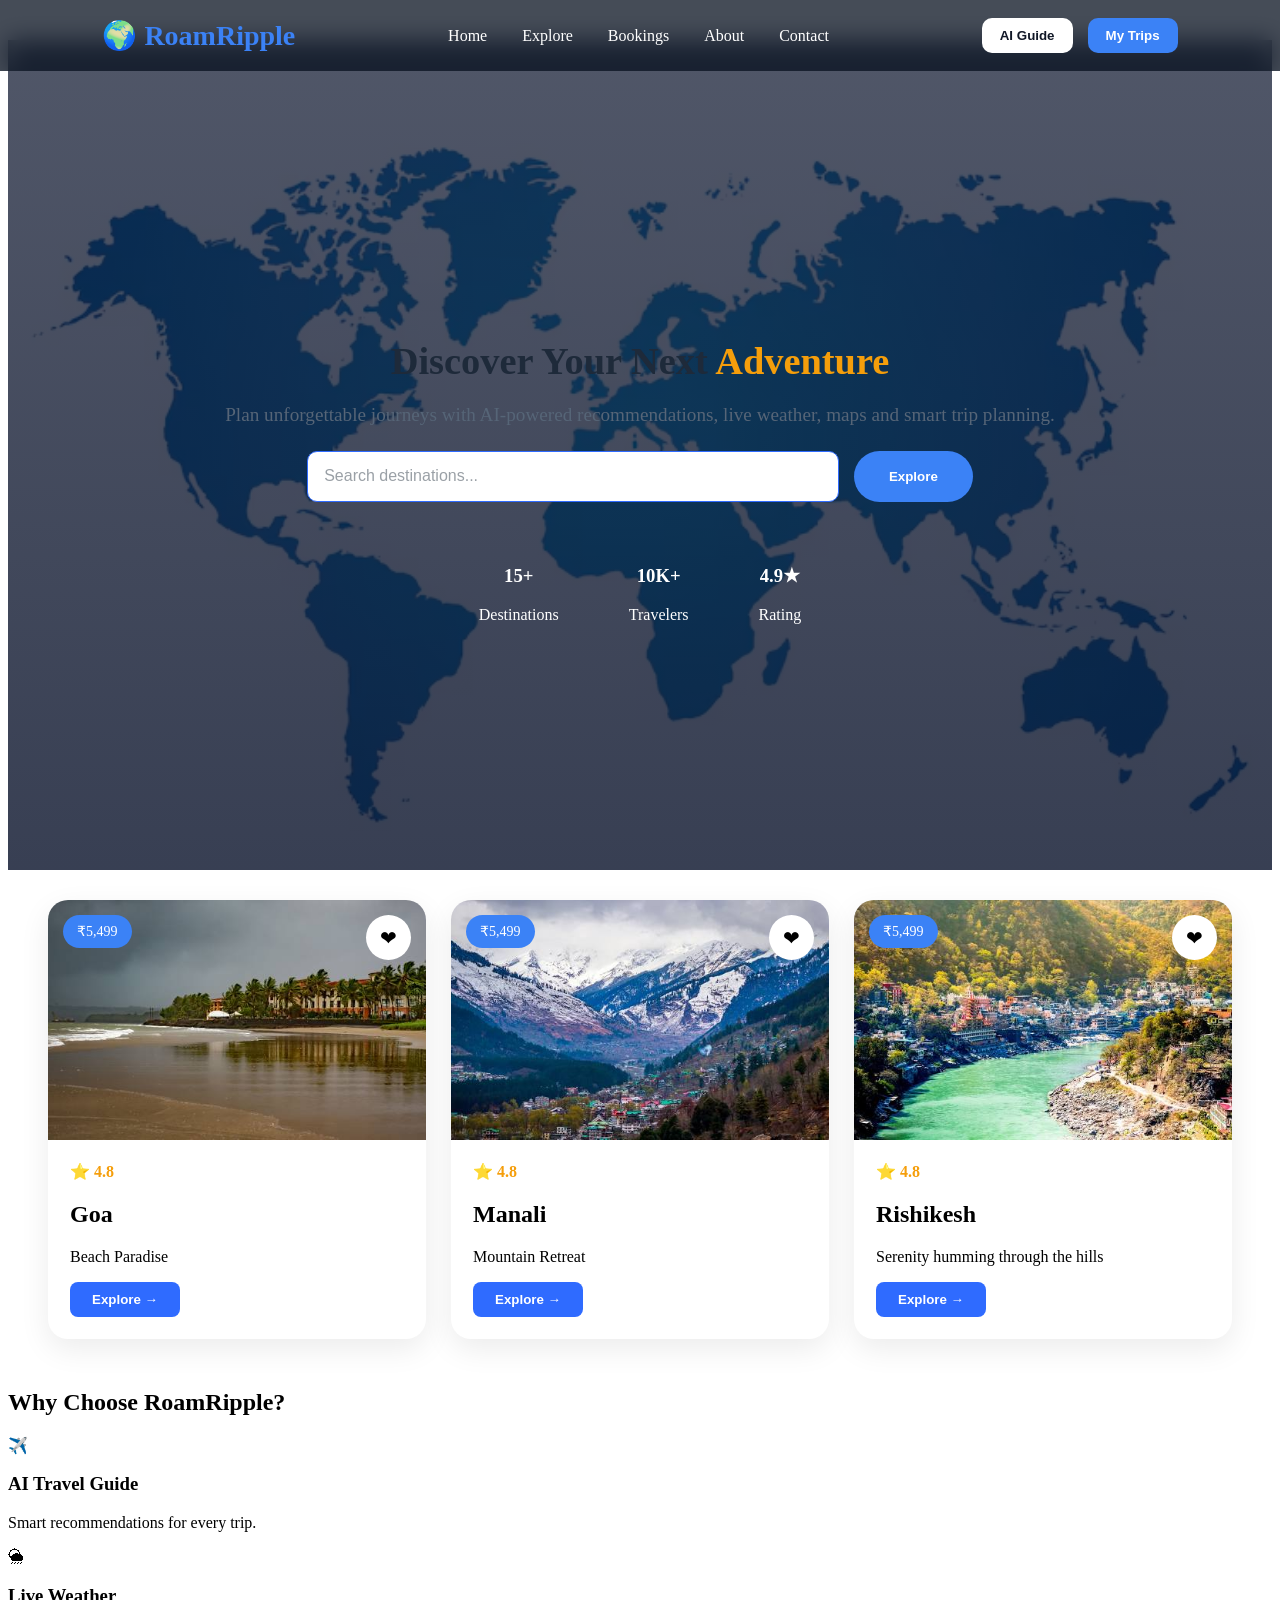
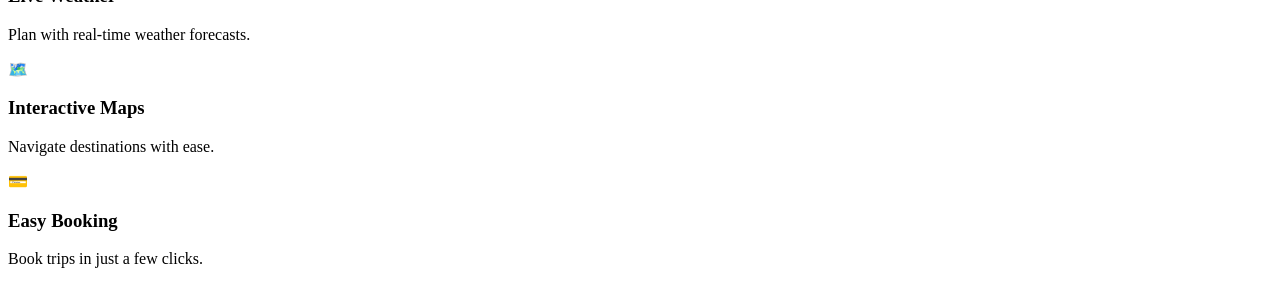
==== index.html @ 7cbbddce "Add responsive navigation bar" ====
<!DOCTYPE html>
<html lang="en">
<head>
    <meta charset="UTF-8">
    <meta name="viewport" content="width=device-width, initial-scale=1.0">
    <title>RoamRipple Travel Planner</title>
    <link rel="stylesheet" href="css/style.css">
    <link rel="preconnect" href="https://fonts.googleapis.com">
    <link rel="preconnect" href="https://fonts.gstatic.com" crossorigin>

<link href="https://fonts.googleapis.com/css2?family=Poppins:wght@300;400;500;600;700&display=swap" rel="stylesheet">
</head>
<body>

    <header>
    <nav class="navbar">

        <a href="index.html" class="logo">
            🌍 <span>RoamRipple</span>
        </a>

        <ul class="nav-links">
            <li><a href="index.html" class="active">Home</a></li>
            <li><a href="pages/explore.html">Explore</a></li>
            <li><a href="pages/bookings.html">Bookings</a></li>
            <li><a href="#about">About</a></li>
            <li><a href="#contact">Contact</a></li>
        </ul>

        <div class="nav-actions">
            <button id="open-ai" class="nav-btn secondary">AI Guide</button>

            <a href="pages/bookings.html">
                <button class="nav-btn primary">
                    My Trips
                </button>
            </a>
        </div>

    </nav>
</header>



<section class="hero">

    <div class="hero-overlay"></div>

    <div class="hero-content">

        <h1>
            Discover Your Next
            <span>Adventure</span>
        </h1>

        <p>
            Plan unforgettable journeys with AI-powered recommendations,
            live weather, maps and smart trip planning.
        </p>

        <div class="hero-search">

            <input
                id="search-input"
                type="text"
                placeholder="Search destinations..."
            >

            <button>
                Explore
            </button>

        </div>

        <div class="hero-stats">

            <div>
                <h3>15+</h3>
                <span>Destinations</span>
            </div>

            <div>
                <h3>10K+</h3>
                <span>Travelers</span>
            </div>

            <div>
                <h3>4.9★</h3>
                <span>Rating</span>
            </div>

        </div>

    </div>

</section>
    <section class="destinations fade-in" id="destinations">
        <div class="card">

    <div class="card-image">

        <img src="images/Goa.jpg" alt="Goa">

        <div class="price-tag">
            ₹5,499
        </div>

        <button class="wishlist-btn">
            ❤
        </button>

    </div>

    <div class="card-content">

        <div class="rating">
            ⭐ 4.8
        </div>

        <h2>Goa</h2>

        <p>Beach Paradise</p>

        <button class="explore-btn">
            Explore →
        </button>

    </div>

</div>
        <div class="card">

    <div class="card-image">

        <img src="images/manali.jpg" alt="Goa">

        <div class="price-tag">
            ₹5,499
        </div>

        <button class="wishlist-btn">
            ❤
        </button>

    </div>

    <div class="card-content">

        <div class="rating">
            ⭐ 4.8
        </div>

        <h2>Manali</h2>

        <p>Mountain Retreat</p>

        <button class="explore-btn">
            Explore →
        </button>

    </div>

</div>
        <div class="card">

    <div class="card-image">

        <img src="images/rishikesh.jpg" alt="Rishikesh">

        <div class="price-tag">
            ₹5,499
        </div>

        <button class="wishlist-btn">
            ❤
        </button>

    </div>

    <div class="card-content">

        <div class="rating">
            ⭐ 4.8
        </div>

        <h2>Rishikesh</h2>

        <p>Serenity humming through the hills</p>

        <button class="explore-btn">
            Explore →
        </button>

    </div>

</div>

     
    </section>
<section class="features">

    <h2>Why Choose RoamRipple?</h2>

    <div class="feature-grid">

        <div class="feature-card">
            ✈️
            <h3>AI Travel Guide</h3>
            <p>Smart recommendations for every trip.</p>
        </div>

        <div class="feature-card">
            🌦
            <h3>Live Weather</h3>
            <p>Plan with real-time weather forecasts.</p>
        </div>

        <div class="feature-card">
            🗺️
            <h3>Interactive Maps</h3>
            <p>Navigate destinations with ease.</p>
        </div>

        <div class="feature-card">
            💳
            <h3>Easy Booking</h3>
            <p>Book trips in just a few clicks.</p>
        </div>

    </div>

</section>
    <!-- Modal (hidden for now) -->
    <div class="modal" id="modal">
     <div class="modal-content two-column">
    <span class="close-btn">&times;</span>

    <div class="left-side">
        <img id="modal-img">

        <h2 id="modal-title"></h2>
        <p id="modal-desc"></p>

        <div id="weather-box" class="weather-box"></div>

        <label>Select Date</label>
        <input type="date" id="visit-date">

        <button id="book-btn">Book Visit</button>
    </div>

    <div class="right-side">
        <iframe 
            id="map-frame"
            class="map-frame"
            width="100%" 
            height="100%" 
            style="border:0; border-radius:10px;" 
            loading="lazy"
            referrerpolicy="no-referrer-when-downgrade">
        </iframe>

        <button id="open-full-map" class="map-btn">Open Full Map</button>
        <button id="satellite-toggle" class="map-btn">Satellite Mode</button>
        <button id="route-btn" class="map-btn">Show Route</button>
    </div>

</div>



    </div>
    <div class="ai-helper" id="ai-panel">
    <div class="ai-header">RoamRipple AI Guide</div>
    <div class="ai-chat" id="ai-chat"></div>

    <div class="ai-input-box">
        <input type="text" id="ai-input" placeholder="Ask something...">
        <button id="ai-send">Send</button>
    </div>
</div>


    <script src="js/ui.js"></script>
    <script src="js/script.js"></script>
</body>
</html>
---- css/style.css ----
@import url("variables.css");
@import url("navbar.css");
@import url("hero.css");
@import url("cards.css");
@import url("modal.css");
@import url("ai.css");
@import url("responsive.css");
@import url(features.css);
/* Base */
body {
    body{
    margin:0;
    font-family:"Poppins",sans-serif;
    background:#f4f7fb;
    color:#1a1a1a;
    animation:fadeInBody .6s ease;

}
}

html {
    scroll-behavior: smooth;
}

@keyframes fadeInBody {
    from { opacity: 0; }
    to { opacity: 1; }
}

/* Header */


/* Top Right Buttons */
/* .top-right {
    position: absolute;
    top: 20px;
    right: 30px;
}

.view-bookings-btn {
    padding: 10px 18px;
    background: #2f6bff;
    color: white;
    border-radius: 8px;
    font-weight: 600;
    text-decoration: none;
    transition: 0.2s ease;
}

.view-bookings-btn:hover {
    background: #1f54d6;
} */

/* Hero Section */
.hero {
    position: relative;
    margin-top: 40px;
    height: 55vh;
    width: 100%;
    overflow: hidden;
    display: flex;
    justify-content: center;
    align-items: center;
    padding-top: 20px;
    z-index: 1;
}

.hero-img {
    opacity: 0.7;
    width: 100%;
    height: 100%;
    object-fit: cover;
    filter: brightness(0.9) contrast(1.1) saturate(1.1);
}

.hero-content {
    position: absolute;
    text-align: center;
    animation: fadeSlide 1s ease forwards;
}

.hero-content h1 {
    font-size: 2.4rem;
    color: #1e2a3a;
}

.hero-content p {
    color: #566577;
    margin-bottom: 25px;
}

.hero-btn {
    padding: 12px 26px;
    background: #2f6bff;
    color: white;
    font-weight: 600;
    border-radius: 10px;
    text-decoration: none;
}

.hero-btn:hover {
    background: #1f54d6;
}

/* Filters section */
.filters {
    display: flex;
    flex-direction: column;
    align-items: center;
    gap: 12px;
    padding: 18px 0;
    background: rgba(255,255,255,0.7);
    backdrop-filter: blur(6px);
    border-radius: 12px;
    margin-top: 40px;
    z-index: 5;
}

/* Search */
#search-input {
    width: 60%;
    padding: 12px 16px;
    font-size: 16px;
    border-radius: 10px;
    background: #ffffff;
    color: #1a1a1a;
    border: 1px solid #2f6bff;
    outline: none;
}

#search-input::placeholder {
    color: #9aa0a6;
}

/* Suggestions dropdown */
.suggestions-box {
    position: absolute;
    top: 60px;
    width: 60%;
    left: 50%;
    transform: translateX(-50%);
    max-height: 240px;
    overflow-y: auto;
    background: #ffffff;
    border: 1px solid #cbd5e1;
    border-radius: 10px;
    color: #1a1a1a;
    display: none;
    z-index: 9999;
}

.suggestion-item {
    padding: 10px 14px;
    cursor: pointer;
    color: #1a1a1a;
}

.suggestion-item:hover {
    background: #e6efff;
}

/* Destination Cards */
.destinations {
    display: grid;
    grid-template-columns: repeat(auto-fit, minmax(260px, 1fr));
    gap: 25px;
    padding: 30px 40px;
    z-index: 1;
}



/* Buttons */
.explore-btn,
#book-btn {
    padding: 10px 22px;
    background: #2f6bff;
    border: none;
    border-radius: 8px;
    color: white;
    font-weight: 600;
    cursor: pointer;
}

.explore-btn:hover,
#book-btn:hover {
    background: #1f54d6;
}

/* Modal */
.modal {
    position: fixed;
    top: 0;
    left: 0;
    width: 100%;
    height: 100%;
    background: rgba(0,0,0,0.3);
    display: none;
    justify-content: center;
    align-items: center;
    z-index: 999;
}

.two-column {
    display: flex;
    gap: 25px;
    width: 80vw;
    height: 70vh;
    background: #ffffff;
    backdrop-filter: blur(8px);
    padding: 20px;
    border-radius: 16px;
    border: 1px solid #e2e8f0;
    position: relative;
}

.close-btn {
    position: absolute;
    top: 12px;
    right: 18px;
    font-size: 26px;
    cursor: pointer;
}

/* Modal Left */
.left-side {
    width: 45%;
    display: flex;
    flex-direction: column;
    gap: 12px;
}

.left-side img {
    width: 100%;
    height: 260px;
    object-fit: cover;
    border-radius: 12px;
}

.weather-box {
    padding: 10px;
    border-radius: 10px;
    background: #f4f7fb;
    text-align: center;
}

/* Modal Right */
.right-side {
    width: 45%;
    display: flex;
    flex-direction: column;
    gap: 10px;
}

.right-side iframe {
    width: 100%;
    height: 100%;
    border-radius: 12px;
}

.map-btn {
    width: 100%;
    padding: 10px;
    border-radius: 8px;
    background: #2f6bff;
    color: white;
    border: none;
    font-weight: 600;
    cursor: pointer;
}

.map-btn:hover {
    background: #1f54d6;
}

/* Fade In */
@keyframes fadeSlide {
    0% { opacity: 0; transform: translateY(20px); }
    100% { opacity: 1; transform: translateY(0); }
}

/* AI Helper */
.ai-helper {
    position: fixed;
    right: 20px;
    bottom: 20px;
    width: 300px;
    height: 0;
    overflow: hidden;
    pointer-events: none;
    background: #ffffff;
    border: 1px solid #e2e8f0;
    border-radius: 14px;
    backdrop-filter: blur(8px);
    display: flex;
    flex-direction: column;
    opacity: 0;
    transition: 0.35s ease;
    z-index: 50;
}

.ai-helper.active {
    height: 430px;
    pointer-events: auto;
    opacity: 1;
}

/* AI Inner */
.ai-header {
    background: #2f6bff;
    color: white;
    text-align: center;
    padding: 12px;
    font-weight: 700;
}

.ai-chat {
    flex: 1;
    padding: 10px;
    overflow-y: auto;
    background: #f4f7fb;
}

.ai-msg {
    background: #e6efff;
    padding: 10px;
    border-radius: 10px;
    margin-bottom: 8px;
}

.ai-input-box {
    display: flex;
    gap: 8px;
    padding: 12px;
    background: #f4f7fb;
}

#ai-input {
    flex: 1;
    padding: 8px;
    border-radius: 8px;
    border: 1px solid #cbd5e1;
    background: #ffffff;
    color: #1a1a1a;
}

#ai-send {
    padding: 8px 12px;
    background: #2f6bff;
    color: white;
    border: none;
    border-radius: 8px;
    font-weight: 600;
    cursor: pointer;
}
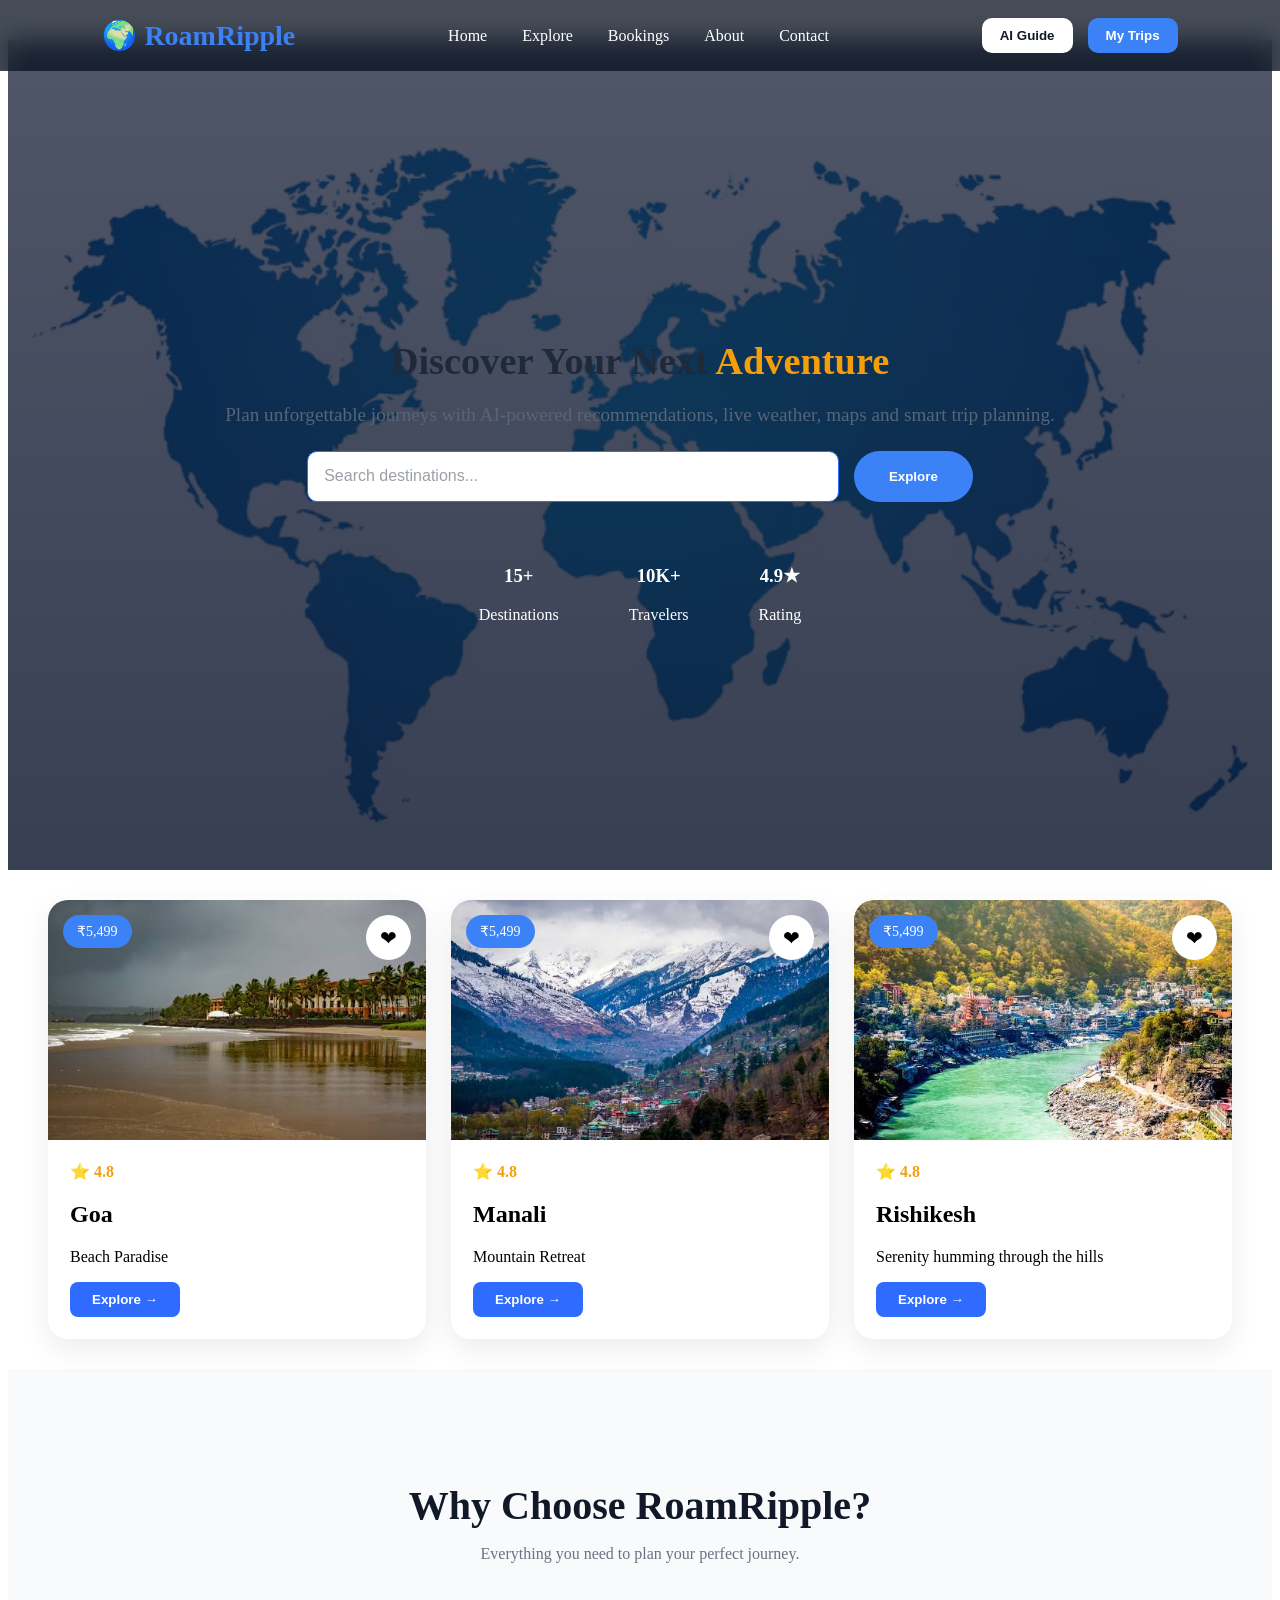
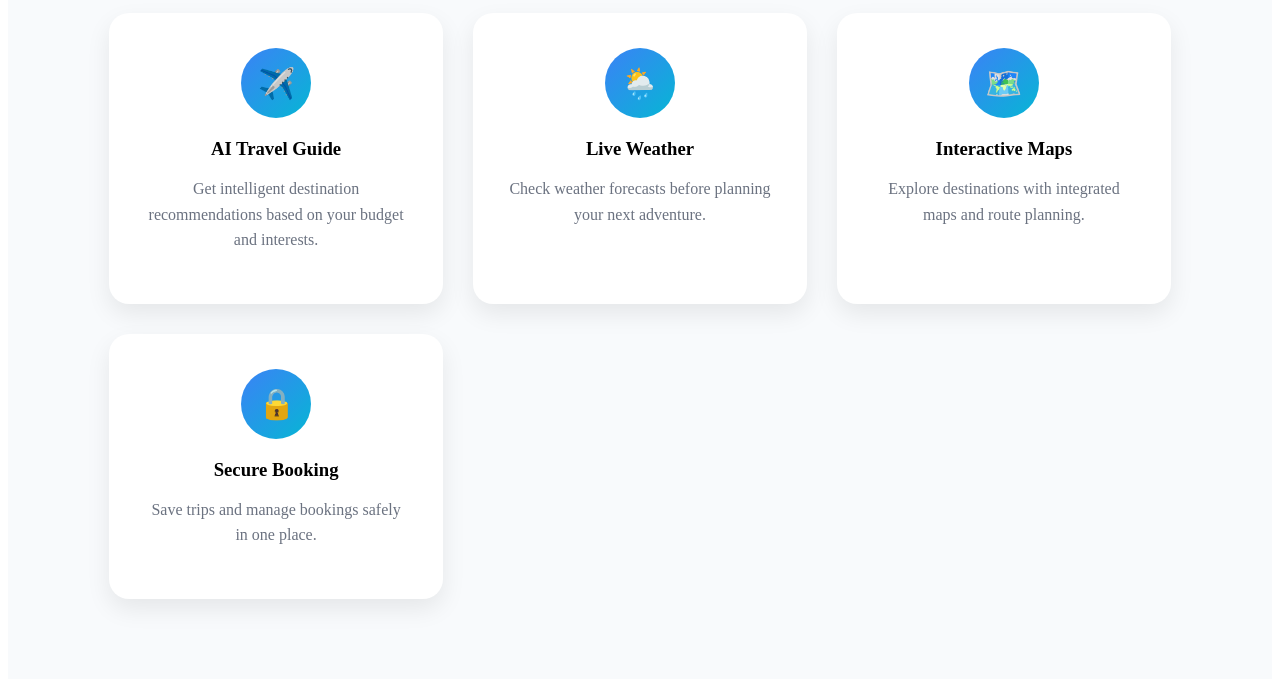
==== commit b73510b8: "Add Why Choose RoamRipple feature section" ====
--- a/index.html
+++ b/index.html
@@ -194,42 +194,73 @@
     </div>
 
 </div>
-
-     
-    </section>
-<section class="features">
+ </section>
+ <section class="features">
 
     <h2>Why Choose RoamRipple?</h2>
 
+    <p class="feature-subtitle">
+        Everything you need to plan your perfect journey.
+    </p>
+
     <div class="feature-grid">
 
         <div class="feature-card">
-            ✈️
+
+            <div class="feature-icon">✈️</div>
+
             <h3>AI Travel Guide</h3>
-            <p>Smart recommendations for every trip.</p>
+
+            <p>
+                Get intelligent destination recommendations
+                based on your budget and interests.
+            </p>
+
         </div>
 
         <div class="feature-card">
-            🌦
+
+            <div class="feature-icon">🌦️</div>
+
             <h3>Live Weather</h3>
-            <p>Plan with real-time weather forecasts.</p>
+
+            <p>
+                Check weather forecasts before planning
+                your next adventure.
+            </p>
+
         </div>
 
         <div class="feature-card">
-            🗺️
+
+            <div class="feature-icon">🗺️</div>
+
             <h3>Interactive Maps</h3>
-            <p>Navigate destinations with ease.</p>
+
+            <p>
+                Explore destinations with integrated
+                maps and route planning.
+            </p>
+
         </div>
 
         <div class="feature-card">
-            💳
-            <h3>Easy Booking</h3>
-            <p>Book trips in just a few clicks.</p>
+
+            <div class="feature-icon">🔒</div>
+
+            <h3>Secure Booking</h3>
+
+            <p>
+                Save trips and manage bookings safely
+                in one place.
+            </p>
+
         </div>
 
     </div>
 
 </section>
+
     <!-- Modal (hidden for now) -->
     <div class="modal" id="modal">
      <div class="modal-content two-column">
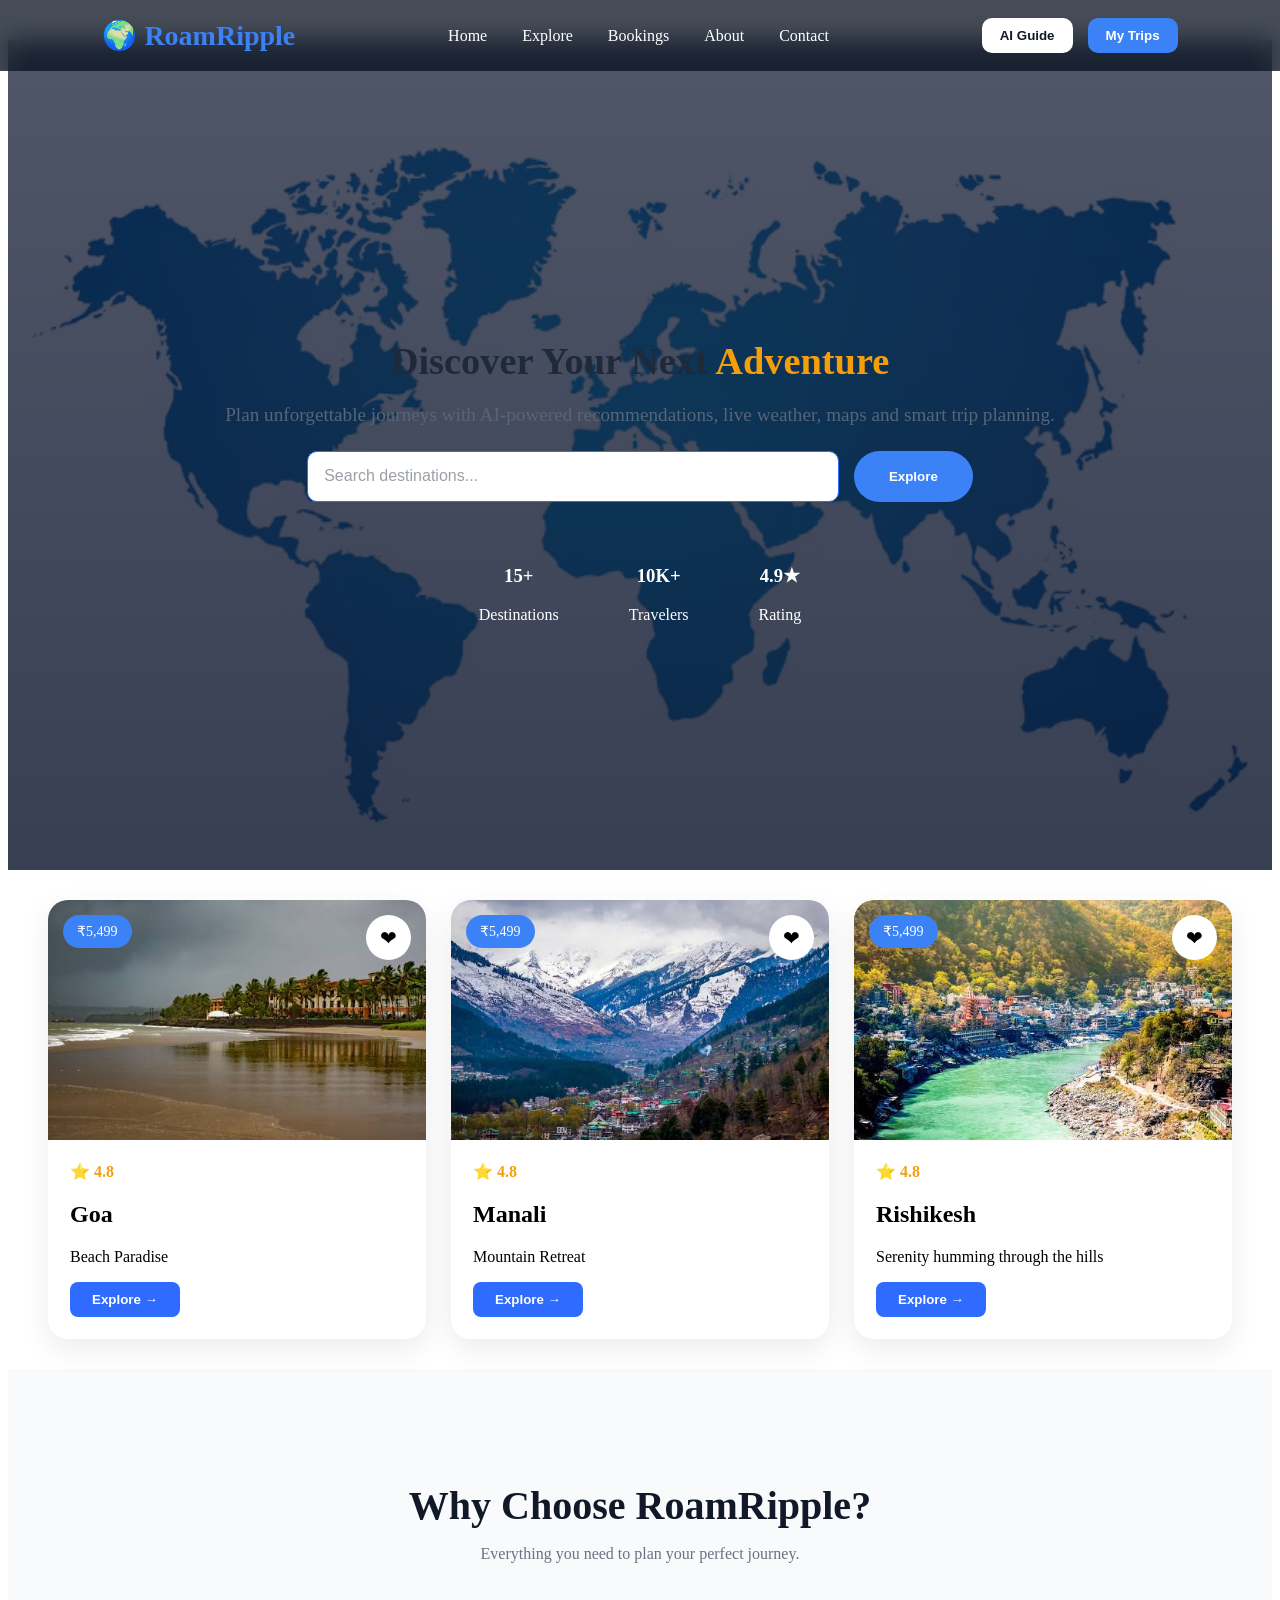
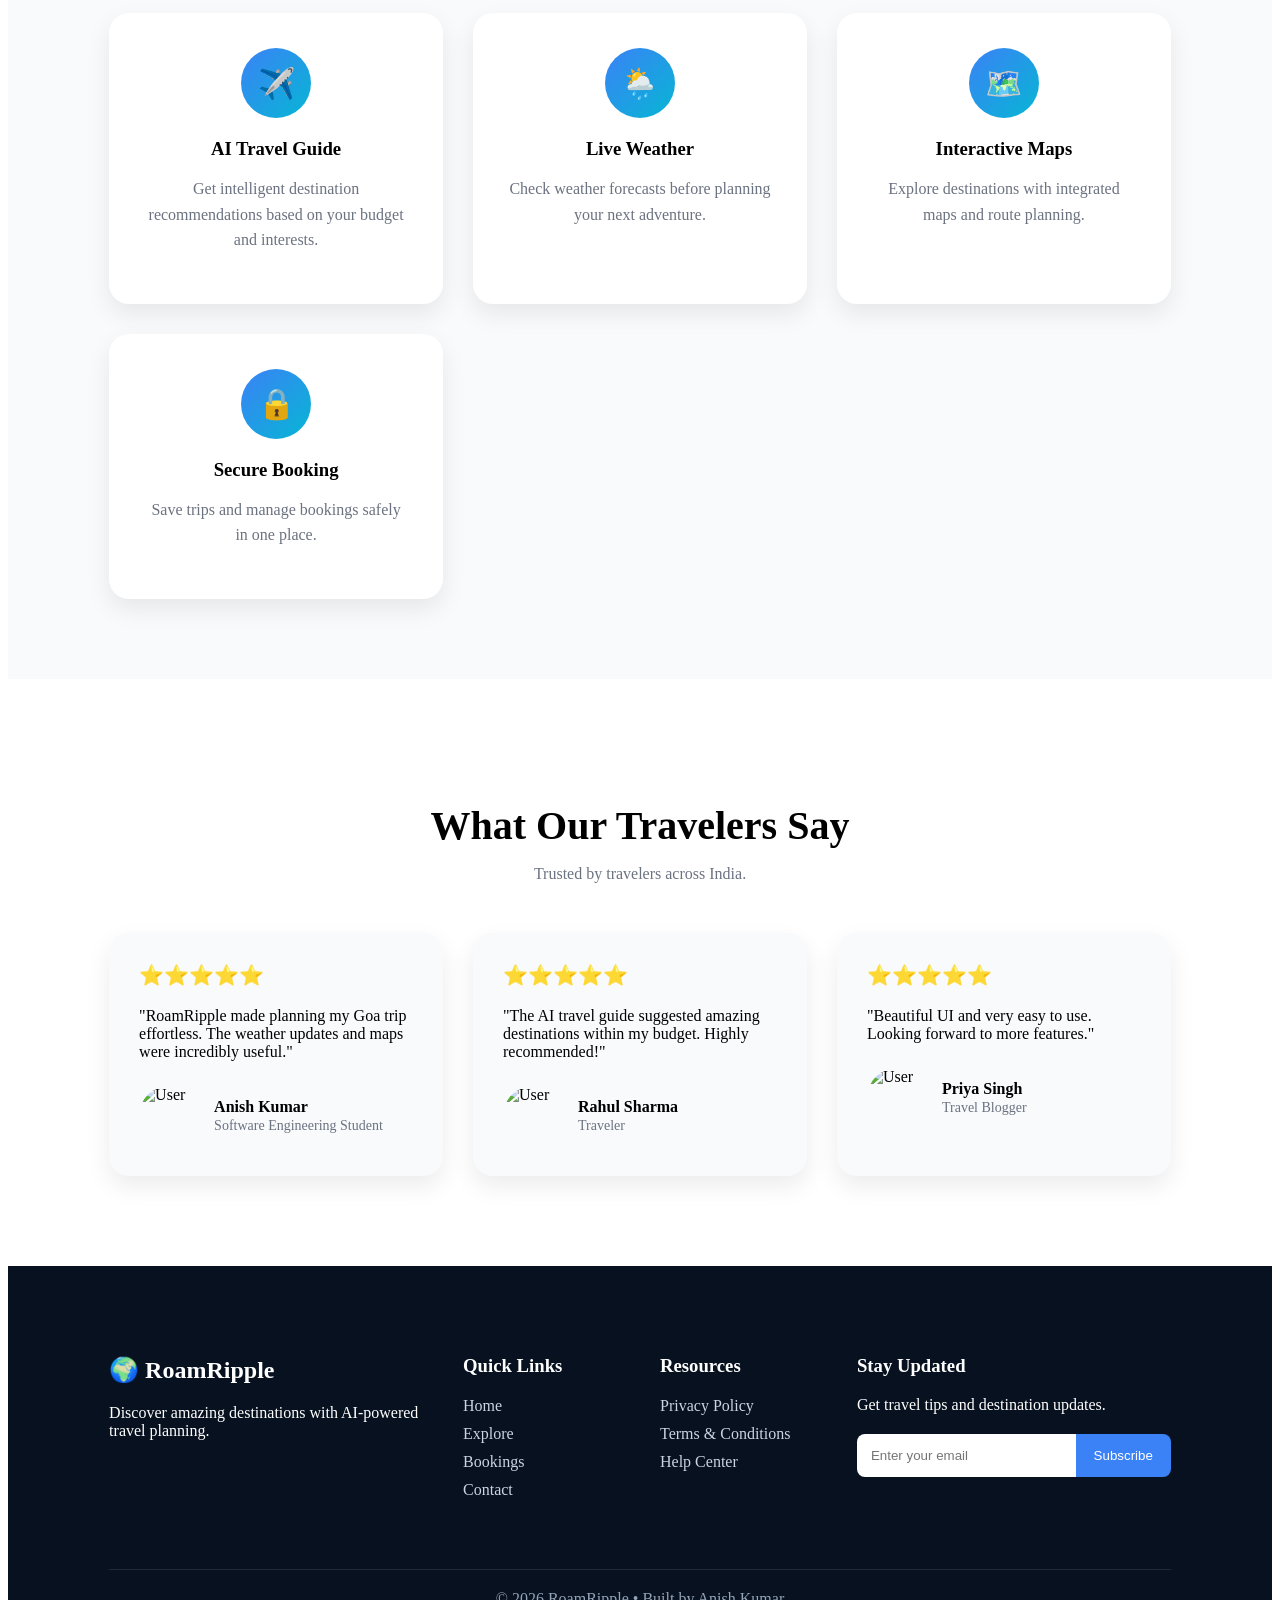
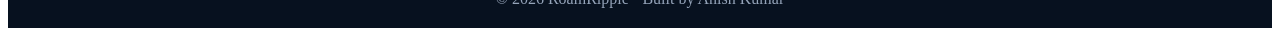
==== commit 47e62b26: "Add testimonials and professional footer" ====
--- a/index.html
+++ b/index.html
@@ -260,7 +260,67 @@
     </div>
 
 </section>
-
+<section class="testimonials">
+
+    <h2>What Our Travelers Say</h2>
+    <p>Trusted by travelers across India.</p>
+
+    <div class="testimonial-grid">
+
+        <div class="testimonial-card">
+            <div class="stars">⭐⭐⭐⭐⭐</div>
+
+            <p>
+                "RoamRipple made planning my Goa trip effortless.
+                The weather updates and maps were incredibly useful."
+            </p>
+
+            <div class="user">
+                <img src="https://i.pravatar.cc/80?img=1" alt="User">
+                <div>
+                    <h4>Anish Kumar</h4>
+                    <span>Software Engineering Student</span>
+                </div>
+            </div>
+        </div>
+
+        <div class="testimonial-card">
+            <div class="stars">⭐⭐⭐⭐⭐</div>
+
+            <p>
+                "The AI travel guide suggested amazing destinations
+                within my budget. Highly recommended!"
+            </p>
+
+            <div class="user">
+                <img src="https://i.pravatar.cc/80?img=2" alt="User">
+                <div>
+                    <h4>Rahul Sharma</h4>
+                    <span>Traveler</span>
+                </div>
+            </div>
+        </div>
+
+        <div class="testimonial-card">
+            <div class="stars">⭐⭐⭐⭐⭐</div>
+
+            <p>
+                "Beautiful UI and very easy to use.
+                Looking forward to more features."
+            </p>
+
+            <div class="user">
+                <img src="https://i.pravatar.cc/80?img=3" alt="User">
+                <div>
+                    <h4>Priya Singh</h4>
+                    <span>Travel Blogger</span>
+                </div>
+            </div>
+        </div>
+
+    </div>
+
+</section>
     <!-- Modal (hidden for now) -->
     <div class="modal" id="modal">
      <div class="modal-content two-column">
@@ -311,7 +371,71 @@
     </div>
 </div>
 
-
+<footer class="footer">
+
+    <div class="footer-container">
+
+        <div class="footer-brand">
+
+            <h2>🌍 RoamRipple</h2>
+
+            <p>
+                Discover amazing destinations with AI-powered travel planning.
+            </p>
+
+        </div>
+
+        <div class="footer-links">
+
+            <h3>Quick Links</h3>
+
+            <a href="#">Home</a>
+            <a href="#">Explore</a>
+            <a href="#">Bookings</a>
+            <a href="#">Contact</a>
+
+        </div>
+
+        <div class="footer-links">
+
+            <h3>Resources</h3>
+
+            <a href="#">Privacy Policy</a>
+            <a href="#">Terms & Conditions</a>
+            <a href="#">Help Center</a>
+
+        </div>
+
+        <div class="footer-newsletter">
+
+            <h3>Stay Updated</h3>
+
+            <p>Get travel tips and destination updates.</p>
+
+            <div class="newsletter-box">
+
+                <input
+                    type="email"
+                    placeholder="Enter your email"
+                >
+
+                <button>
+                    Subscribe
+                </button>
+
+            </div>
+
+        </div>
+
+    </div>
+
+    <div class="footer-bottom">
+
+        © 2026 RoamRipple • Built by Anish Kumar
+
+    </div>
+
+</footer>
     <script src="js/ui.js"></script>
     <script src="js/script.js"></script>
 </body>
--- a/css/style.css
+++ b/css/style.css
@@ -6,7 +6,9 @@
 @import url("modal.css");
 @import url("ai.css");
 @import url("responsive.css");
-@import url(features.css);
+@import url("features.css");
+@import url("testimonials.css");
+@import url("footer.css");
 /* Base */
 body {
     body{
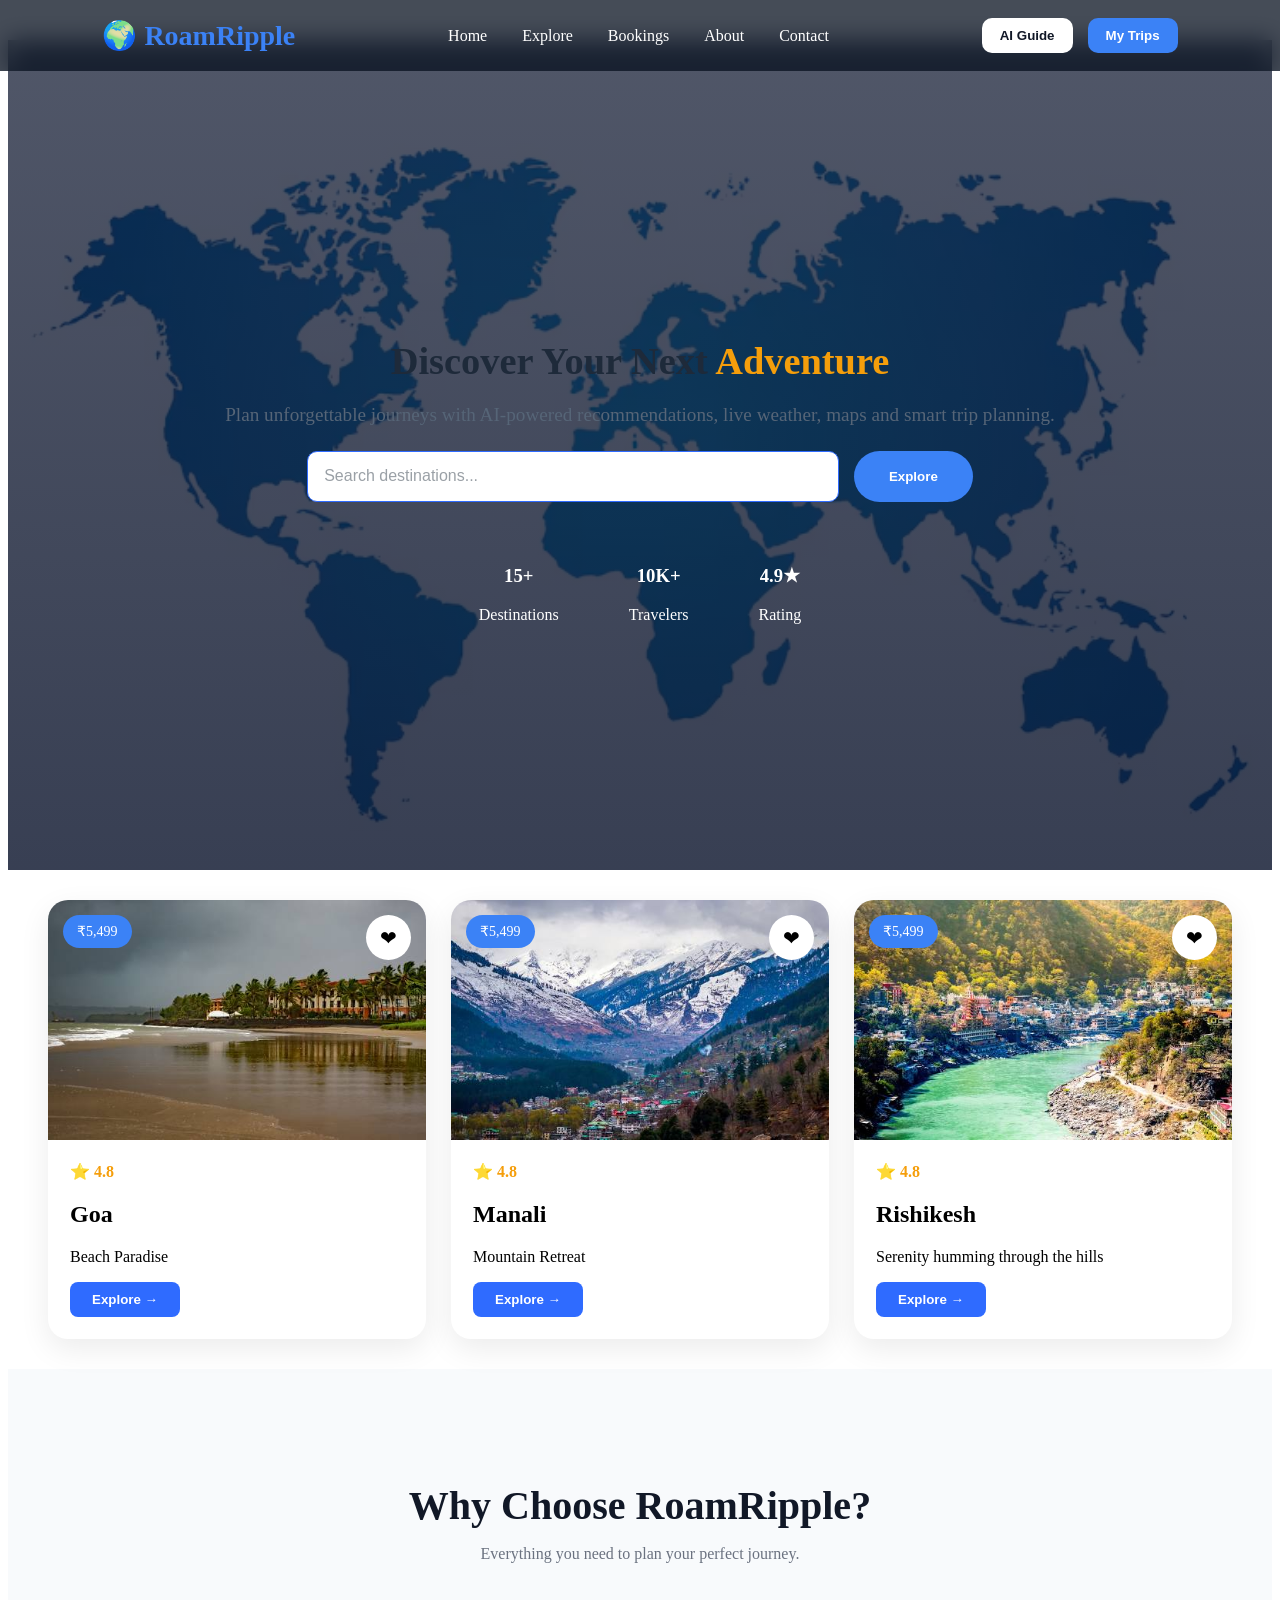
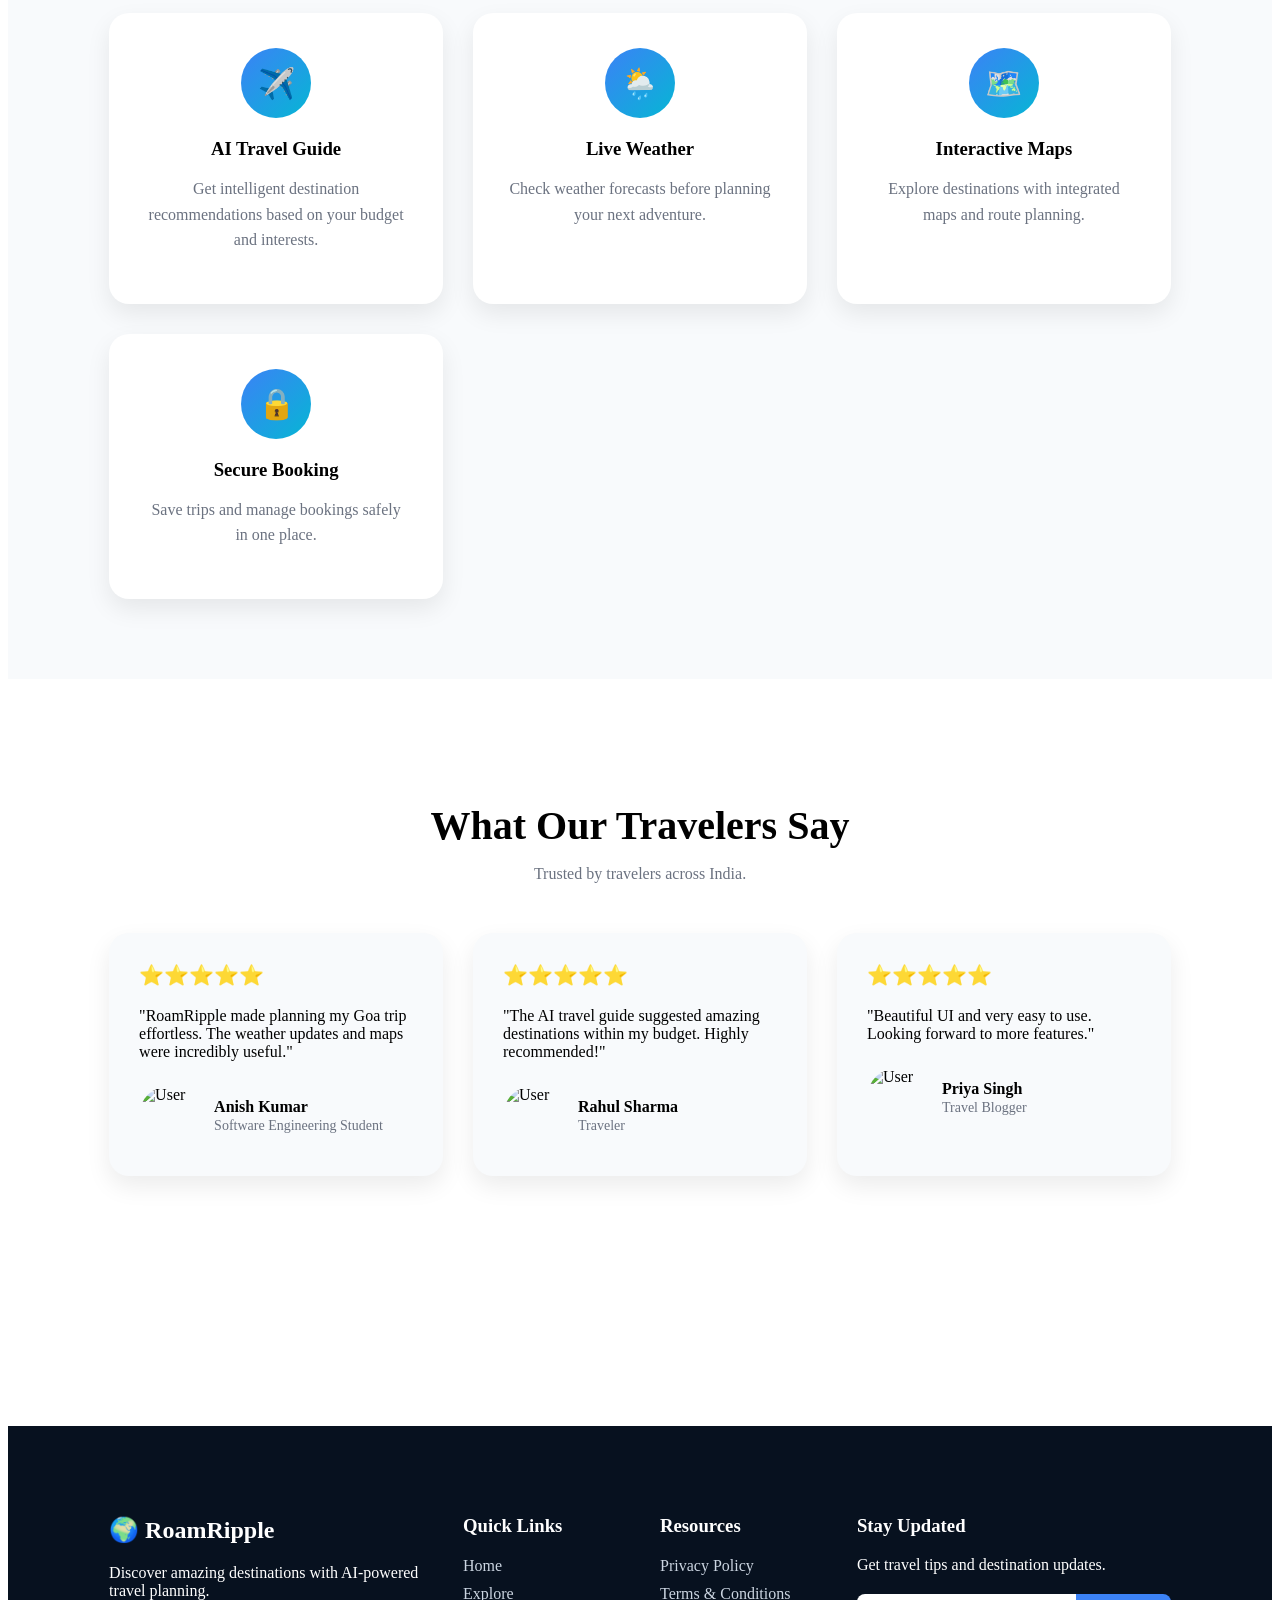
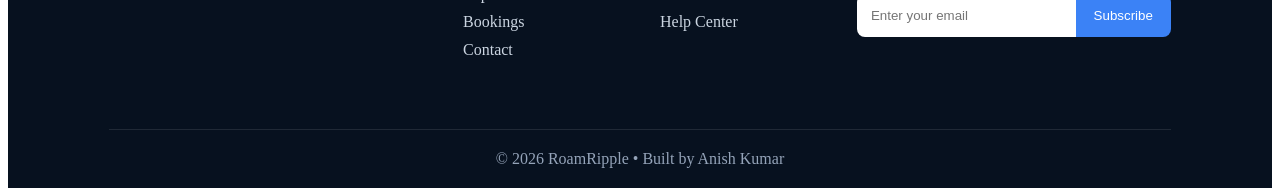
==== commit 83efb1b9: "Add responsive layout and scroll animations" ====
--- a/index.html
+++ b/index.html
@@ -18,7 +18,11 @@
         <a href="index.html" class="logo">
             🌍 <span>RoamRipple</span>
         </a>
-
+               <div class="menu-toggle">
+
+                ☰
+
+               </div> 
         <ul class="nav-links">
             <li><a href="index.html" class="active">Home</a></li>
             <li><a href="pages/explore.html">Explore</a></li>
@@ -321,6 +325,7 @@
     </div>
 
 </section>
+<section class="features reveal"></section>
     <!-- Modal (hidden for now) -->
     <div class="modal" id="modal">
      <div class="modal-content two-column">
--- a/css/style.css
+++ b/css/style.css
@@ -9,6 +9,7 @@
 @import url("features.css");
 @import url("testimonials.css");
 @import url("footer.css");
+@import url("responsive.css");
 /* Base */
 body {
     body{
@@ -356,3 +357,72 @@
     font-weight: 600;
     cursor: pointer;
 }
+.menu-toggle{
+
+display:none;
+
+font-size:30px;
+
+color:white;
+
+cursor:pointer;
+
+}
+@media(max-width:768px){
+
+.menu-toggle{
+
+display:block;
+
+}
+
+.nav-links{
+
+position:absolute;
+
+top:80px;
+
+left:0;
+
+width:100%;
+
+background:#07111F;
+
+flex-direction:column;
+
+display:none;
+
+padding:30px 0;
+
+}
+
+.nav-links.active{
+
+display:flex;
+
+}
+
+.nav-actions{
+
+display:none;
+
+}
+
+}
+.reveal{
+
+opacity:0;
+
+transform:translateY(40px);
+
+transition:all .8s;
+
+}
+
+.reveal.active{
+
+opacity:1;
+
+transform:translateY(0);
+
+}
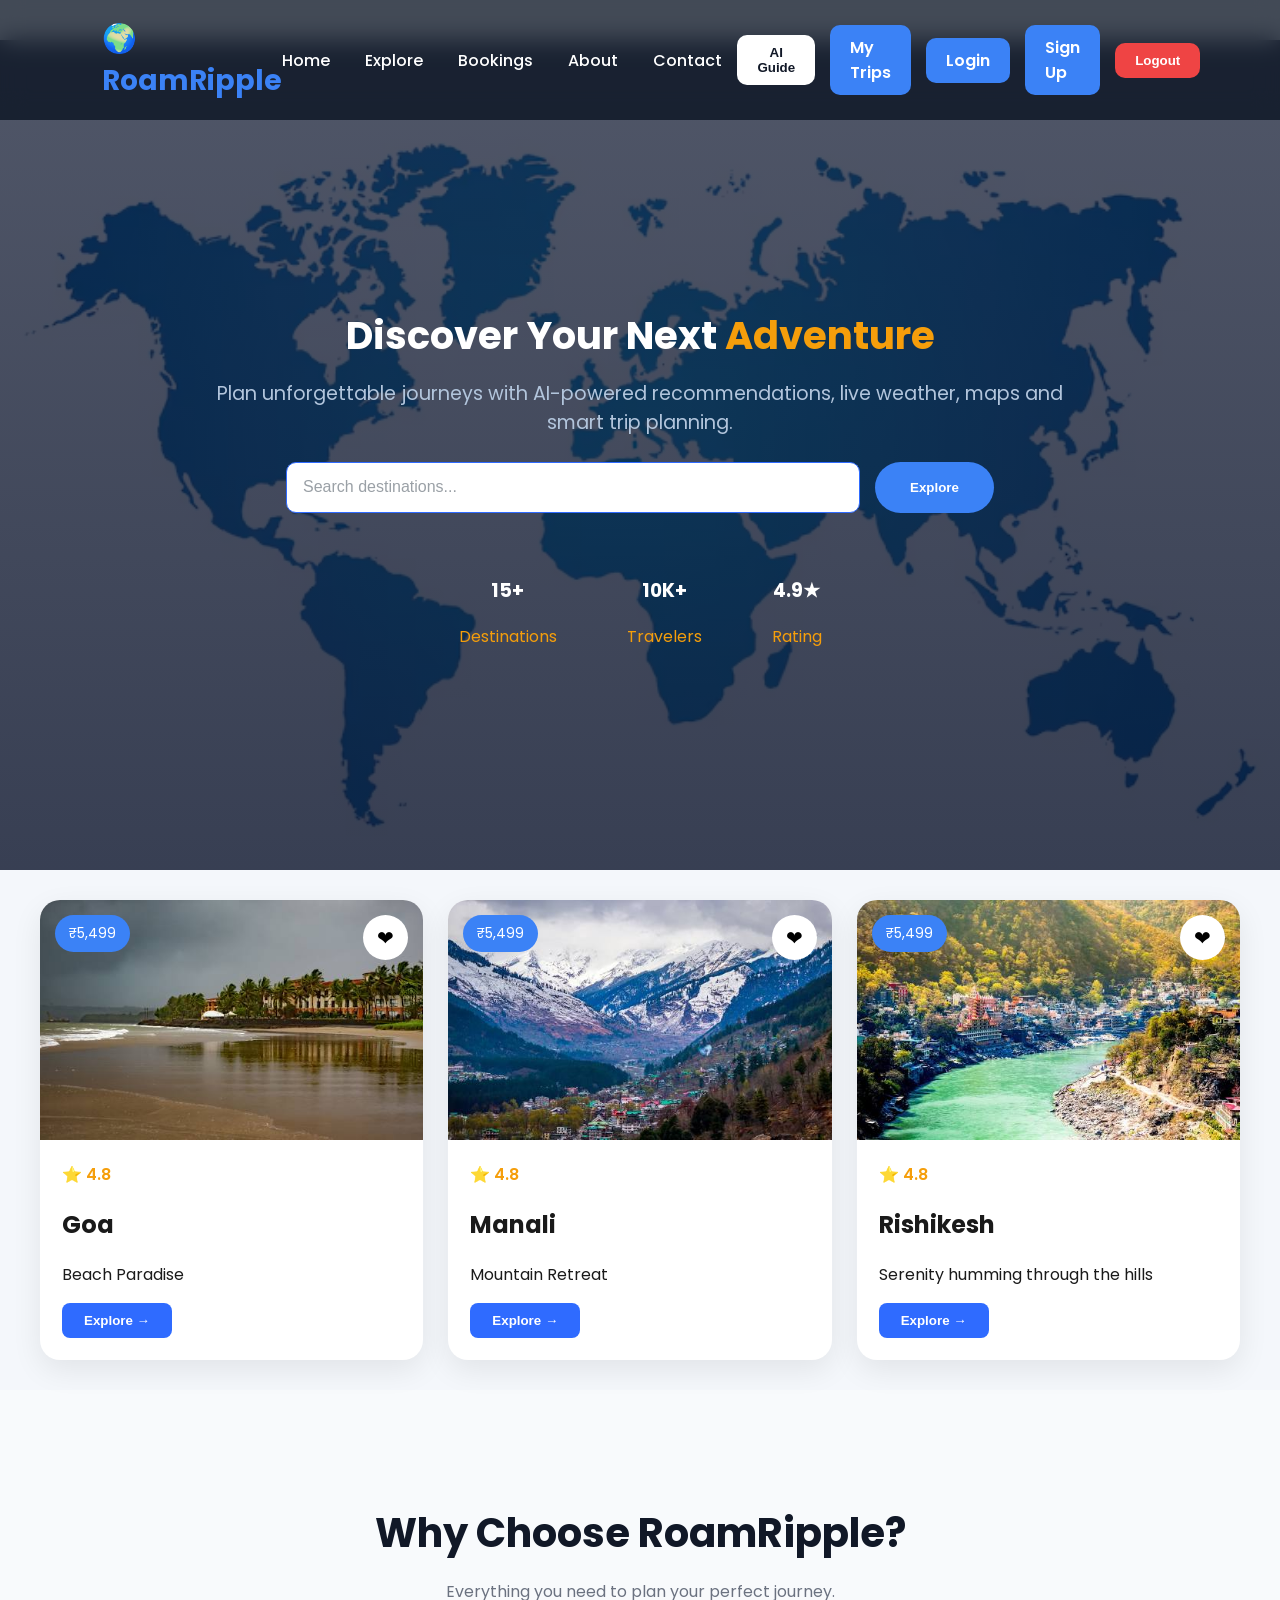
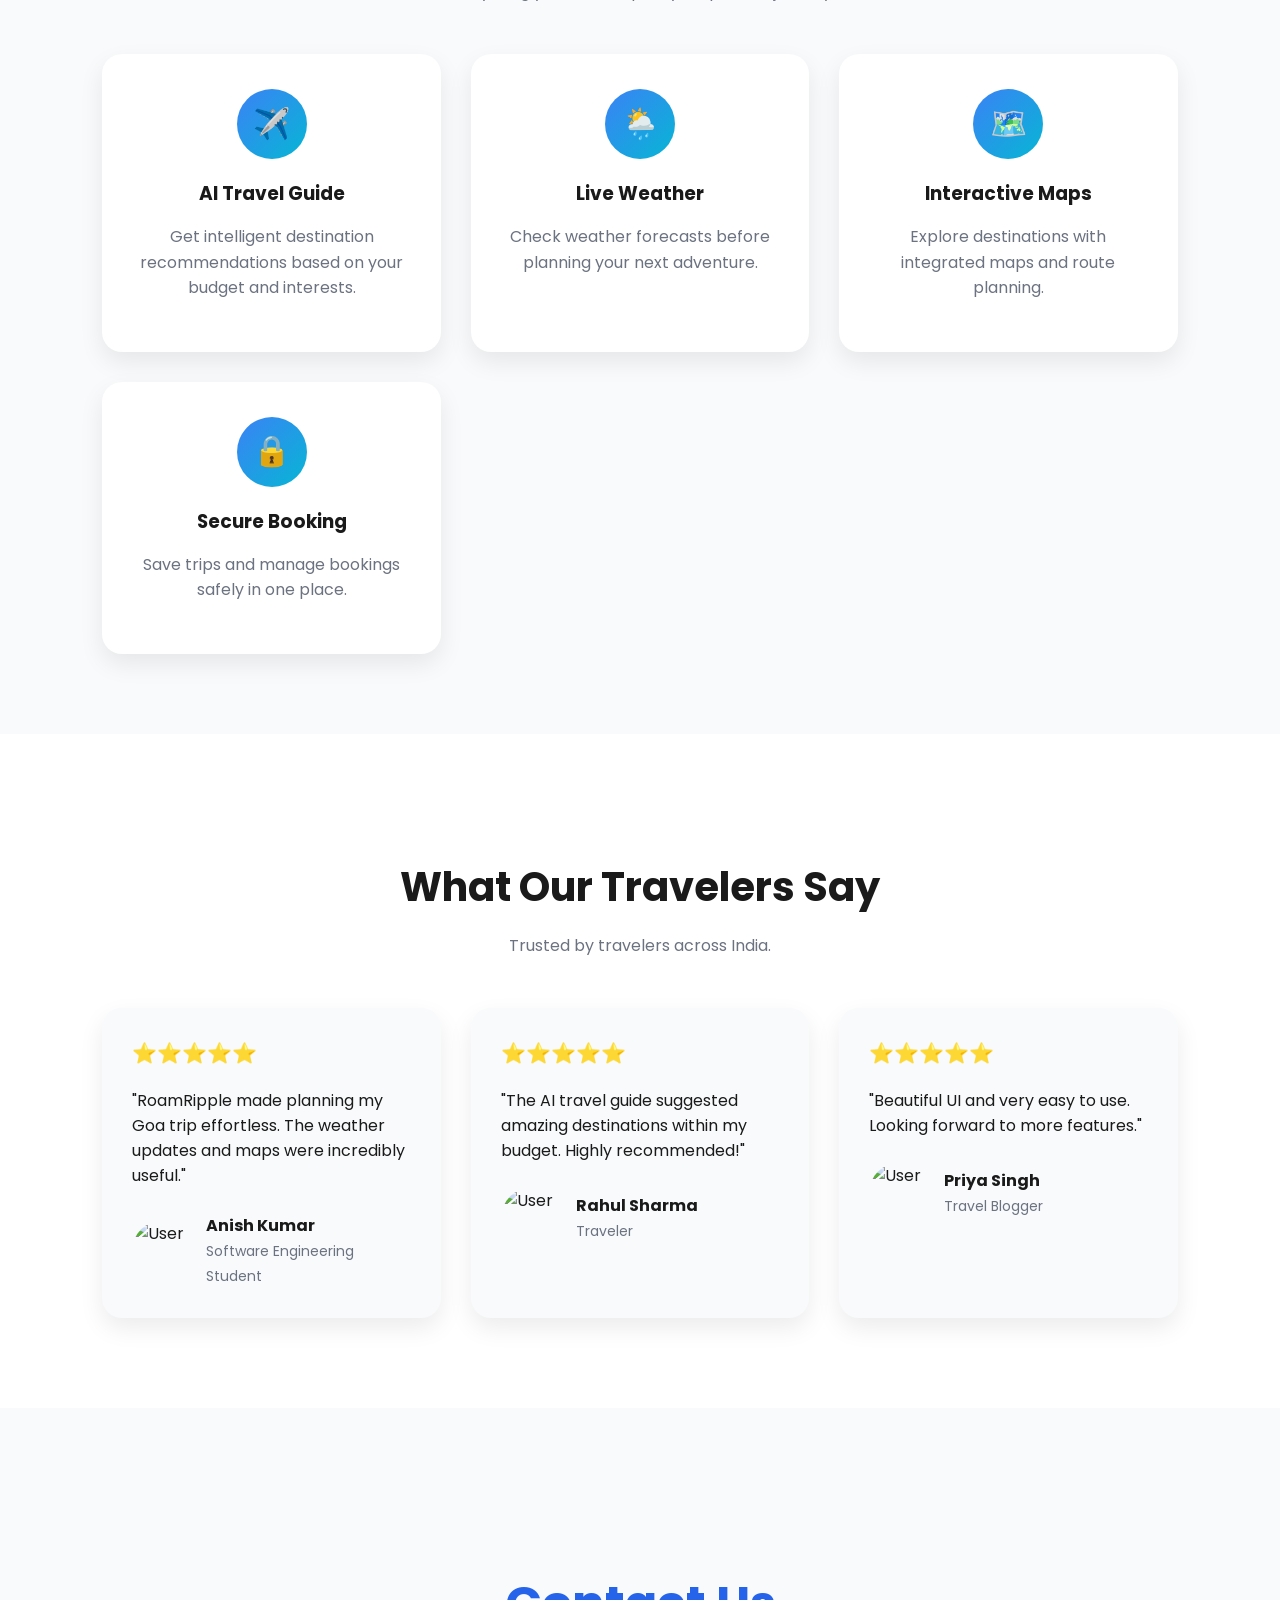
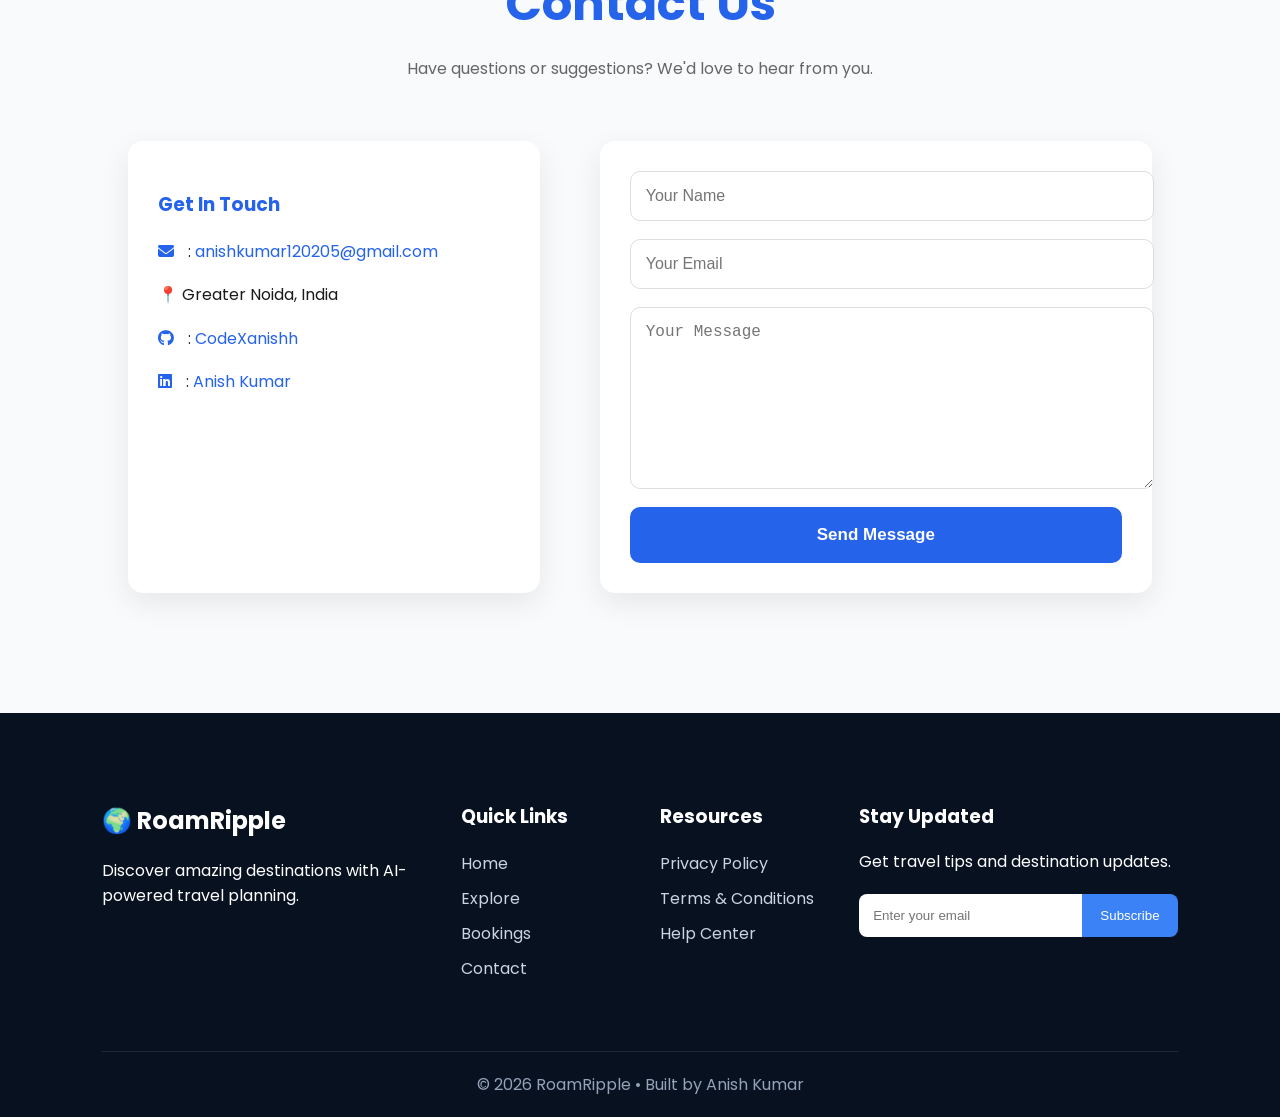
==== commit 83ff8505: "Improve authentication UX with loading states and toast notifications" ====
--- a/index.html
+++ b/index.html
@@ -9,6 +9,8 @@
     <link rel="preconnect" href="https://fonts.gstatic.com" crossorigin>
 
 <link href="https://fonts.googleapis.com/css2?family=Poppins:wght@300;400;500;600;700&display=swap" rel="stylesheet">
+<link rel="stylesheet"
+href="https://cdnjs.cloudflare.com/ajax/libs/font-awesome/6.5.2/css/all.min.css">
 </head>
 <body>
 
@@ -31,15 +33,27 @@
             <li><a href="#contact">Contact</a></li>
         </ul>
 
-        <div class="nav-actions">
-            <button id="open-ai" class="nav-btn secondary">AI Guide</button>
-
-            <a href="pages/bookings.html">
-                <button class="nav-btn primary">
-                    My Trips
-                </button>
-            </a>
-        </div>
+        <div class="nav-buttons">
+
+    <span id="user-name"></span>
+
+    <button id="open-ai">AI Guide</button>
+
+    <a href="pages/bookings.html" class="trip-btn" id="trip-btn">
+        My Trips
+    </a>
+
+    <a href="pages/login.html" id="login-link" class="trip-btn">
+        Login
+    </a>
+
+    <a href="pages/signup.html" id="signup-link" class="trip-btn">
+        Sign Up
+    </a>
+
+    <button id="logout-btn">Logout</button>
+
+</div>
 
     </nav>
 </header>
@@ -70,9 +84,10 @@
                 placeholder="Search destinations..."
             >
 
-            <button>
+            <button id="hero-search-btn">
                 Explore
-            </button>
+               </button>
+            <div id="suggestions" class="suggestions-box"></div>
 
         </div>
 
@@ -98,6 +113,7 @@
     </div>
 
 </section>
+
     <section class="destinations fade-in" id="destinations">
         <div class="card">
 
@@ -325,7 +341,7 @@
     </div>
 
 </section>
-<section class="features reveal"></section>
+
     <!-- Modal (hidden for now) -->
     <div class="modal" id="modal">
      <div class="modal-content two-column">
@@ -336,8 +352,6 @@
 
         <h2 id="modal-title"></h2>
         <p id="modal-desc"></p>
-
-        <div id="weather-box" class="weather-box"></div>
 
         <label>Select Date</label>
         <input type="date" id="visit-date">
@@ -375,6 +389,72 @@
         <button id="ai-send">Send</button>
     </div>
 </div>
+<section id="contact" class="contact-section">
+
+    <h2>Contact Us</h2>
+    <p>Have questions or suggestions? We'd love to hear from you.</p>
+
+    <div class="contact-container">
+
+        <div class="contact-info">
+
+            <h3>Get In Touch</h3>
+
+            <p><i class="fa-solid fa-envelope"></i> : 
+        <a href="mailto:anishkumar120205@gmail.com">
+            anishkumar120205@gmail.com
+        </a>
+    </p>
+
+            <p>📍 Greater Noida, India</p>
+
+            <p><i class="fa-brands fa-github"></i> :
+       <a href="https://github.com/CodeXanishh" target="_blank">
+        CodeXanishh
+    </a>
+            </p>
+
+            <p> <i class="fa-brands fa-linkedin"></i> :
+    <a href="https://www.linkedin.com/in/anish-k-4b84a529b"
+       target="_blank">
+        Anish Kumar
+        </a>
+            </p>
+
+        </div>
+
+             <form class="contact-form" id="contact-form">
+
+    <input
+        type="text"
+        id="contact-name"
+        placeholder="Your Name"
+        required
+    >
+
+    <input
+        type="email"
+        id="contact-email"
+        placeholder="Your Email"
+        required
+    >
+
+    <textarea
+        id="contact-message"
+        placeholder="Your Message"
+        rows="6"
+        required
+    ></textarea>
+
+    <button type="submit">
+        Send Message
+    </button>
+
+</form>
+
+    </div>
+
+</section>
 
 <footer class="footer">
 
@@ -441,7 +521,13 @@
     </div>
 
 </footer>
+    <div id="toast" class="toast"></div>
+    <script src="js/toast.js"></script>
     <script src="js/ui.js"></script>
     <script src="js/script.js"></script>
+    <script type="module" src="js/firebase/auth.js"></script>
+    <script src="https://cdn.jsdelivr.net/npm/@emailjs/browser/dist/email.min.js"></script>
+    <script src="js/contact.js"></script>
+    
 </body>
 </html>
--- a/css/style.css
+++ b/css/style.css
@@ -9,9 +9,12 @@
 @import url("features.css");
 @import url("testimonials.css");
 @import url("footer.css");
-@import url("responsive.css");
+@import url("contact.css");
+@import url("toast.css");
+
+
 /* Base */
-body {
+
     body{
     margin:0;
     font-family:"Poppins",sans-serif;
@@ -20,7 +23,7 @@
     animation:fadeInBody .6s ease;
 
 }
-}
+
 
 html {
     scroll-behavior: smooth;
@@ -89,7 +92,7 @@
 }
 
 .hero-content p {
-    color: #566577;
+    color: #b2c5dc;
     margin-bottom: 25px;
 }
 
@@ -425,4 +428,14 @@
 
 transform:translateY(0);
 
-}+}
+.hero h1{
+
+color:white;
+
+}
+span{
+
+color:var(--accent);
+
+} 
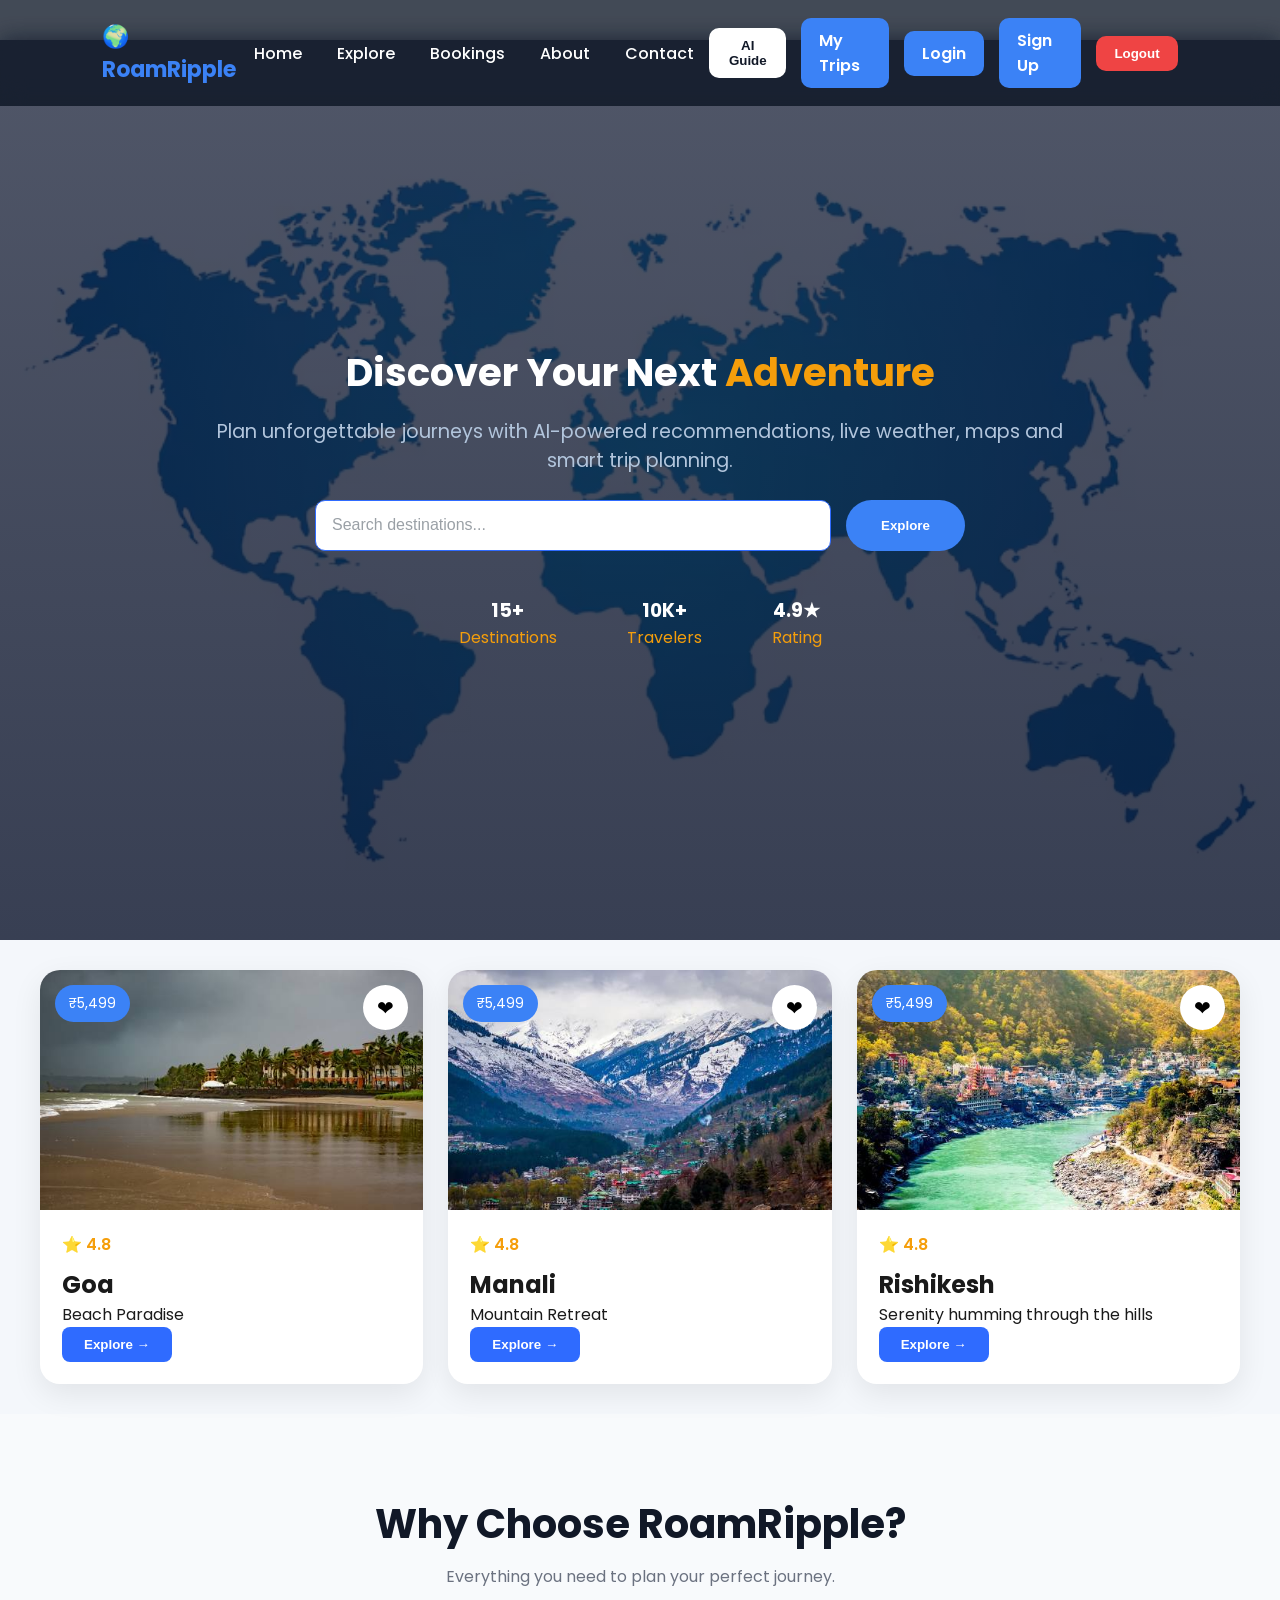
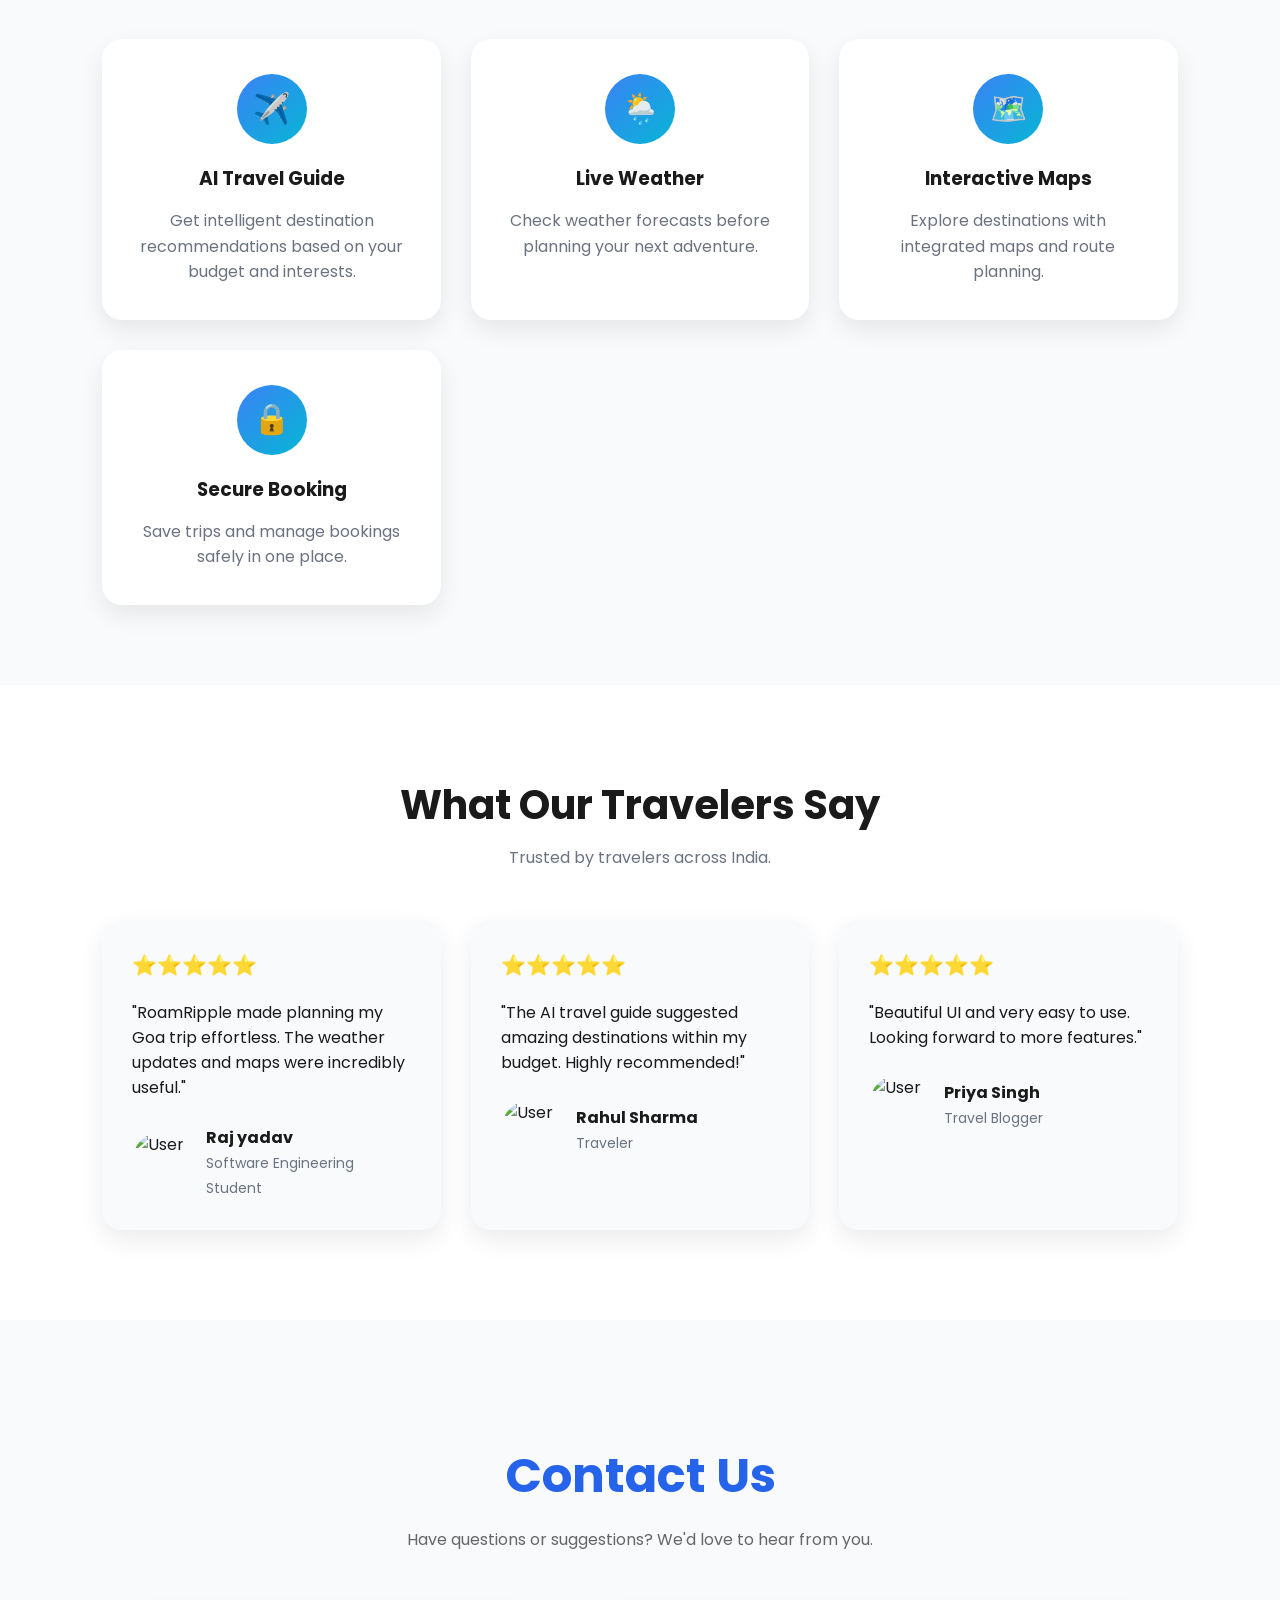
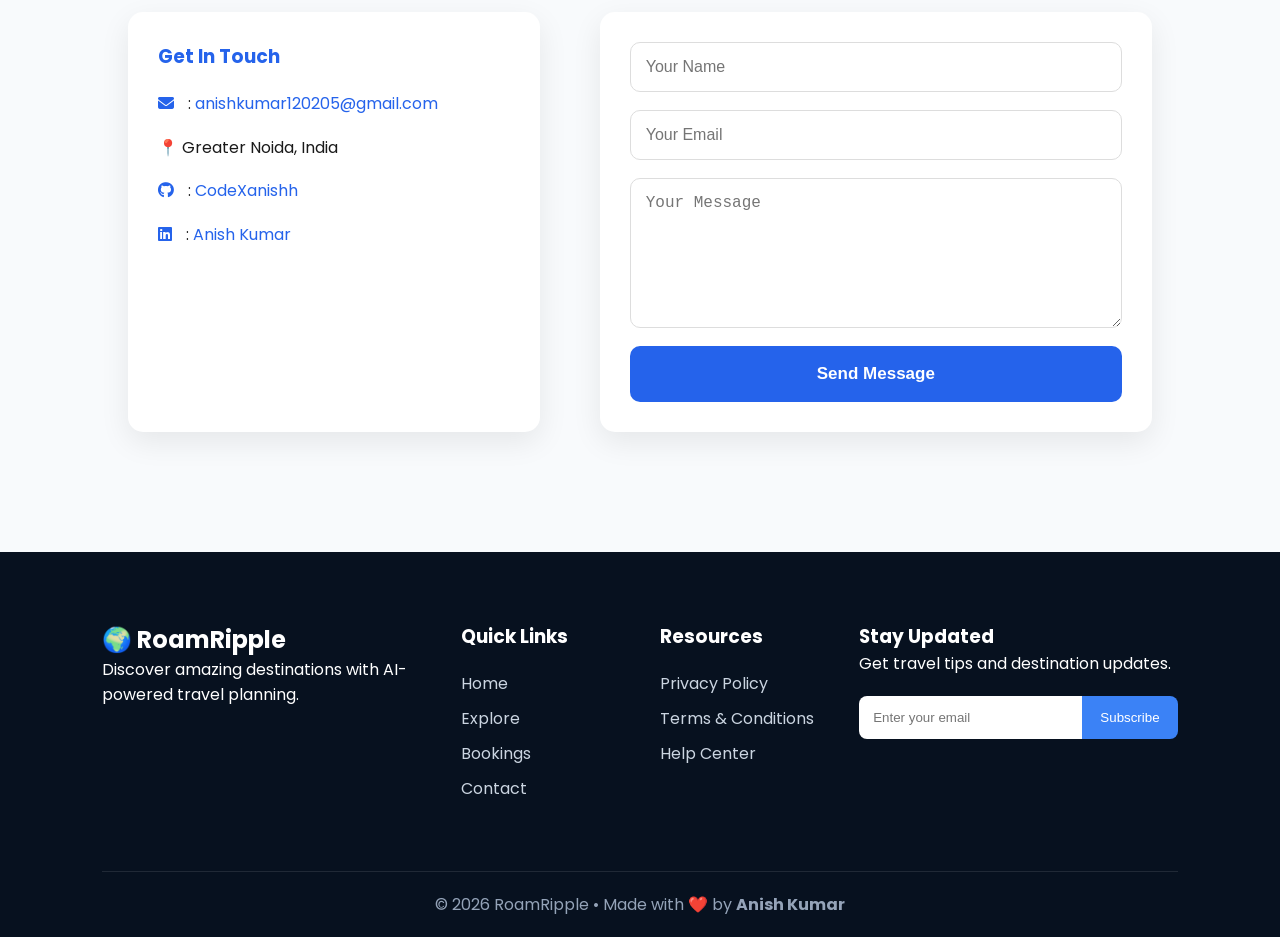
==== commit 3c0e335b: "Final polish and responsive UI improvements" ====
--- a/index.html
+++ b/index.html
@@ -7,55 +7,72 @@
     <link rel="stylesheet" href="css/style.css">
     <link rel="preconnect" href="https://fonts.googleapis.com">
     <link rel="preconnect" href="https://fonts.gstatic.com" crossorigin>
+    <link rel="stylesheet" href="css/loader.css">
+    <link rel="stylesheet" href="css/toast.css">
+    <link rel="icon" href="images/logo.png">
+    <meta name="description" content="RoamRipple - AI Powered Travel Planner with Weather, Maps, Firebase Authentication and Smart Booking.">
+
+<meta name="keywords" content="Travel Planner, Firebase, JavaScript, AI Travel, Weather API, Google Maps">
+
+<meta name="author" content="Anish Kumar">
+<meta property="og:title" content="RoamRipple">
+<meta property="og:description" content="AI Powered Travel Planner">
+<meta property="og:type" content="website">
+
+
 
 <link href="https://fonts.googleapis.com/css2?family=Poppins:wght@300;400;500;600;700&display=swap" rel="stylesheet">
 <link rel="stylesheet"
 href="https://cdnjs.cloudflare.com/ajax/libs/font-awesome/6.5.2/css/all.min.css">
 </head>
 <body>
-
-    <header>
-    <nav class="navbar">
-
-        <a href="index.html" class="logo">
-            🌍 <span>RoamRipple</span>
+     
+   <div id="toast" class="toast"></div>
+<header>
+<nav class="navbar">
+
+    <a href="index.html" class="logo">
+        🌍 <span>RoamRipple</span>
+    </a>
+
+    <div class="menu-toggle">☰</div>
+
+    <ul class="nav-links">
+        <li><a href="index.html" class="active">Home</a></li>
+        <li><a href="pages/explore.html">Explore</a></li>
+        <li><a href="pages/bookings.html">Bookings</a></li>
+        <li><a href="#about">About</a></li>
+        <li><a href="#contact">Contact</a></li>
+    </ul>
+
+    <div class="nav-buttons">
+
+        <span id="user-name"></span>
+
+        <button id="open-ai">
+            AI Guide
+        </button>
+
+        <a href="pages/bookings.html" class="trip-btn" id="trip-btn">
+            My Trips
         </a>
-               <div class="menu-toggle">
-
-                ☰
-
-               </div> 
-        <ul class="nav-links">
-            <li><a href="index.html" class="active">Home</a></li>
-            <li><a href="pages/explore.html">Explore</a></li>
-            <li><a href="pages/bookings.html">Bookings</a></li>
-            <li><a href="#about">About</a></li>
-            <li><a href="#contact">Contact</a></li>
-        </ul>
-
-        <div class="nav-buttons">
-
-    <span id="user-name"></span>
-
-    <button id="open-ai">AI Guide</button>
-
-    <a href="pages/bookings.html" class="trip-btn" id="trip-btn">
-        My Trips
-    </a>
-
-    <a href="pages/login.html" id="login-link" class="trip-btn">
-        Login
-    </a>
-
-    <a href="pages/signup.html" id="signup-link" class="trip-btn">
-        Sign Up
-    </a>
-
-    <button id="logout-btn">Logout</button>
-
-</div>
-
-    </nav>
+
+        <a href="pages/login.html" id="login-link" class="trip-btn">
+            Login
+        </a>
+
+        <a href="pages/signup.html" id="signup-link" class="trip-btn">
+            Sign Up
+        </a>
+
+        <button id="logout-btn">
+            Logout
+        </button>
+
+    </div>
+
+</nav>
+
 </header>
 
 
@@ -215,7 +232,7 @@
 
 </div>
  </section>
- <section class="features">
+ <section  id="about" class="features">
 
     <h2>Why Choose RoamRipple?</h2>
 
@@ -298,7 +315,7 @@
             <div class="user">
                 <img src="https://i.pravatar.cc/80?img=1" alt="User">
                 <div>
-                    <h4>Anish Kumar</h4>
+                    <h4>Raj yadav</h4>
                     <span>Software Engineering Student</span>
                 </div>
             </div>
@@ -516,12 +533,19 @@
 
     <div class="footer-bottom">
 
-        © 2026 RoamRipple • Built by Anish Kumar
-
+        © 2026 RoamRipple • Made with ❤️ by <strong>Anish Kumar</strong>
     </div>
 
 </footer>
-    <div id="toast" class="toast"></div>
+<div id="loader" class="loader-overlay">
+    <div class="loader"></div>
+</div>
+<button id="backToTop">
+    ↑
+</button>
+    
+    <script src="js/loader.js"></script>
+    
     <script src="js/toast.js"></script>
     <script src="js/ui.js"></script>
     <script src="js/script.js"></script>
--- a/css/style.css
+++ b/css/style.css
@@ -11,6 +11,17 @@
 @import url("footer.css");
 @import url("contact.css");
 @import url("toast.css");
+@import url("confirm.css");
+*{
+    margin:0;
+    padding:0;
+    box-sizing:border-box;
+}
+
+html,
+body{
+    overflow-x:hidden;
+}
 
 
 /* Base */
@@ -286,156 +297,156 @@
     100% { opacity: 1; transform: translateY(0); }
 }
 
-/* AI Helper */
-.ai-helper {
-    position: fixed;
-    right: 20px;
-    bottom: 20px;
-    width: 300px;
-    height: 0;
-    overflow: hidden;
-    pointer-events: none;
-    background: #ffffff;
-    border: 1px solid #e2e8f0;
-    border-radius: 14px;
-    backdrop-filter: blur(8px);
-    display: flex;
-    flex-direction: column;
-    opacity: 0;
-    transition: 0.35s ease;
-    z-index: 50;
-}
-
-.ai-helper.active {
-    height: 430px;
-    pointer-events: auto;
-    opacity: 1;
-}
-
-/* AI Inner */
-.ai-header {
-    background: #2f6bff;
-    color: white;
-    text-align: center;
-    padding: 12px;
-    font-weight: 700;
-}
-
-.ai-chat {
-    flex: 1;
-    padding: 10px;
-    overflow-y: auto;
-    background: #f4f7fb;
-}
-
-.ai-msg {
-    background: #e6efff;
-    padding: 10px;
-    border-radius: 10px;
-    margin-bottom: 8px;
-}
-
-.ai-input-box {
-    display: flex;
-    gap: 8px;
-    padding: 12px;
-    background: #f4f7fb;
-}
-
-#ai-input {
-    flex: 1;
-    padding: 8px;
-    border-radius: 8px;
-    border: 1px solid #cbd5e1;
-    background: #ffffff;
-    color: #1a1a1a;
-}
-
-#ai-send {
-    padding: 8px 12px;
-    background: #2f6bff;
-    color: white;
-    border: none;
-    border-radius: 8px;
-    font-weight: 600;
-    cursor: pointer;
-}
-.menu-toggle{
-
-display:none;
-
-font-size:30px;
+
+
+.reveal{
+
+opacity:0;
+
+transform:translateY(40px);
+
+transition:all .8s;
+
+}
+
+.reveal.active{
+
+opacity:1;
+
+transform:translateY(0);
+
+}
+.hero h1{
 
 color:white;
 
-cursor:pointer;
-
-}
-@media(max-width:768px){
-
-.menu-toggle{
-
-display:block;
-
-}
-
-.nav-links{
-
-position:absolute;
-
-top:80px;
-
-left:0;
-
-width:100%;
-
-background:#07111F;
-
-flex-direction:column;
-
-display:none;
-
-padding:30px 0;
-
-}
-
-.nav-links.active{
-
-display:flex;
-
-}
-
-.nav-actions{
-
-display:none;
-
-}
-
-}
-.reveal{
-
-opacity:0;
-
-transform:translateY(40px);
-
-transition:all .8s;
-
-}
-
-.reveal.active{
-
-opacity:1;
-
-transform:translateY(0);
-
-}
-.hero h1{
-
-color:white;
-
 }
 span{
 
 color:var(--accent);
 
-} +} 
+button{
+    cursor:pointer;
+}
+.loader-overlay{
+    position:fixed;
+    inset:0;
+    background:rgba(255,255,255,.8);
+    display:none;
+    justify-content:center;
+    align-items:center;
+    z-index:99999;
+}
+
+.loader{
+    width:50px;
+    height:50px;
+    border:5px solid #ddd;
+    border-top:5px solid #2563eb;
+    border-radius:50%;
+    animation:spin .8s linear infinite;
+}
+
+@keyframes spin{
+    to{
+        transform:rotate(360deg);
+    }
+}
+html{
+    scroll-behavior:smooth;
+}
+
+*{
+    box-sizing:border-box;
+}
+
+body{
+    overflow-x:hidden;
+}
+button,
+a{
+    transition:.25s ease;
+}
+img{
+    transition:transform .4s ease;
+}
+
+.card:hover img{
+    transform:scale(1.05);
+}
+html{
+    scroll-behavior:smooth;
+    scroll-padding-top:90px;
+} 
+
+
+button,
+.trip-btn,
+.action-btn,
+#book-btn,
+#hero-search-btn{
+    transition:all .3s ease;
+}
+
+button:hover,
+.trip-btn:hover,
+.action-btn:hover,
+#book-btn:hover,
+#hero-search-btn:hover{
+    transform:translateY(-3px);
+    box-shadow:0 10px 25px rgba(37,99,235,.25);
+} 
+::selection{
+    background:#2563eb;
+    color:white;
+} 
+::-webkit-scrollbar{
+    width:8px;
+}
+
+::-webkit-scrollbar-thumb{
+    background:#2563eb;
+    border-radius:10px;
+}
+
+::-webkit-scrollbar-track{
+    background:#f3f4f6;
+}
+body{
+    opacity:0;
+    animation:pageLoad .6s ease forwards;
+}
+
+@keyframes pageLoad{
+    from{
+        opacity:0;
+        transform:translateY(8px);
+    }
+    to{
+        opacity:1;
+        transform:translateY(0);
+    }
+}
+#backToTop{
+    position:fixed;
+    bottom:25px;
+    right:25px;
+    width:50px;
+    height:50px;
+    border:none;
+    border-radius:50%;
+    background:#2563eb;
+    color:white;
+    font-size:22px;
+    cursor:pointer;
+    box-shadow:0 8px 20px rgba(0,0,0,.2);
+    display:none;
+    z-index:999;
+    transition:.3s;
+}
+
+#backToTop:hover{
+    transform:translateY(-3px);
+    background:#1d4ed8;
+}
--- a/css/loader.css
+++ b/css/loader.css
@@ -0,0 +1,35 @@
+.loader{
+    position:fixed;
+    top:0;
+    left:0;
+    width:100%;
+    height:100%;
+    background:rgba(255,255,255,.7);
+    display:flex;
+    justify-content:center;
+    align-items:center;
+    z-index:9999;
+    visibility:hidden;
+    opacity:0;
+    transition:.3s;
+}
+
+.loader.active{
+    visibility:visible;
+    opacity:1;
+}
+
+.spinner{
+    width:60px;
+    height:60px;
+    border:6px solid #ddd;
+    border-top:6px solid #2563eb;
+    border-radius:50%;
+    animation:spin 1s linear infinite;
+}
+
+@keyframes spin{
+    to{
+        transform:rotate(360deg);
+    }
+}
--- a/css/toast.css
+++ b/css/toast.css
@@ -0,0 +1,37 @@
+.toast{
+    position:fixed;
+    top:30px;
+    right:30px;
+    background:#2563eb;
+    color:white;
+    padding:16px 22px;
+    border-radius:12px;
+    font-size:15px;
+    font-weight:600;
+    box-shadow:0 12px 25px rgba(0,0,0,.2);
+    opacity:0;
+    transform:translateX(120%);
+    transition:.4s;
+    z-index:99999;
+}
+
+.toast.show{
+    opacity:1;
+    transform:translateX(0);
+}
+
+.toast.success{
+    background:#16a34a;
+}
+
+.toast.error{
+    background:#dc2626;
+}
+
+.toast.warning{
+    background:#f59e0b;
+}
+button:disabled{
+    opacity:.7;
+    cursor:not-allowed;
+}
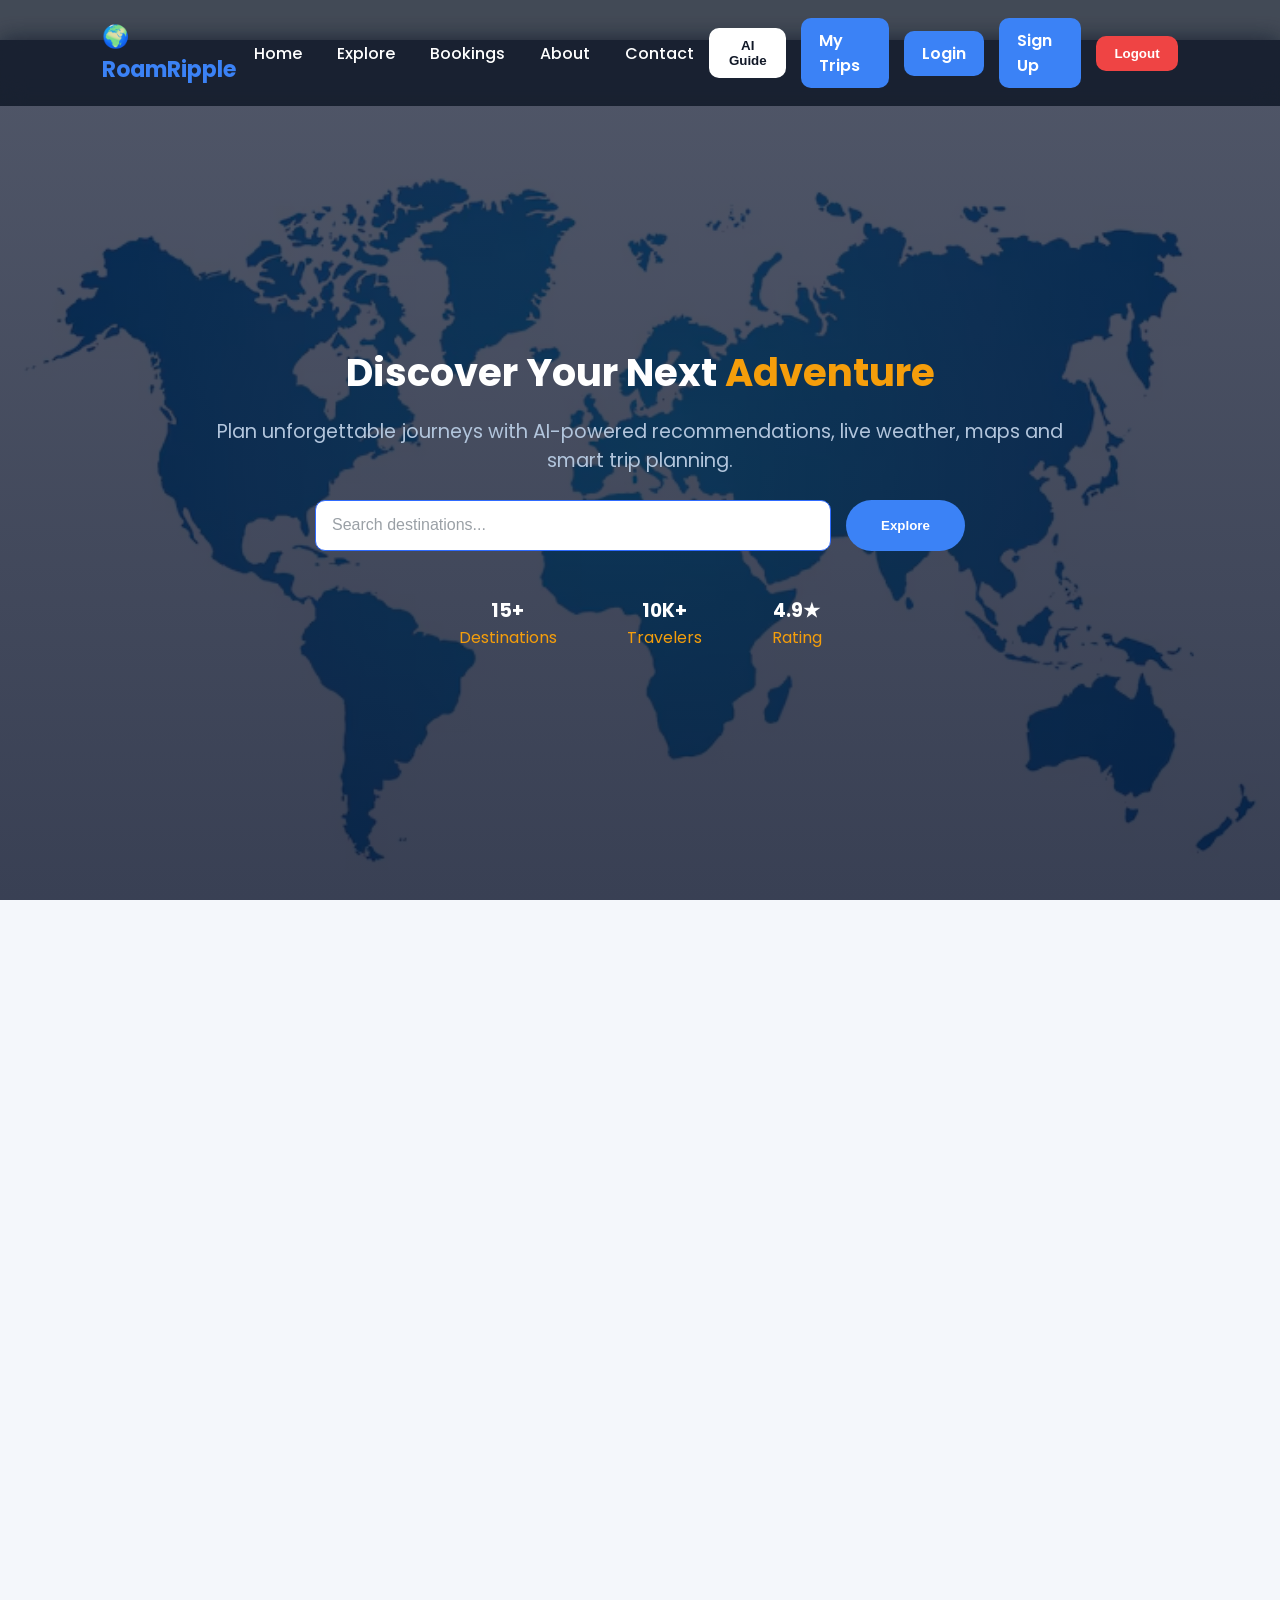
==== commit b5bfe4a7: "Improved modal and AI guide" ====
--- a/index.html
+++ b/index.html
@@ -9,7 +9,7 @@
     <link rel="preconnect" href="https://fonts.gstatic.com" crossorigin>
     <link rel="stylesheet" href="css/loader.css">
     <link rel="stylesheet" href="css/toast.css">
-    <link rel="icon" href="images/logo.png">
+    <!-- <link rel="icon" href="images/logo.png">
     <meta name="description" content="RoamRipple - AI Powered Travel Planner with Weather, Maps, Firebase Authentication and Smart Booking.">
 
 <meta name="keywords" content="Travel Planner, Firebase, JavaScript, AI Travel, Weather API, Google Maps">
@@ -17,7 +17,7 @@
 <meta name="author" content="Anish Kumar">
 <meta property="og:title" content="RoamRipple">
 <meta property="og:description" content="AI Powered Travel Planner">
-<meta property="og:type" content="website">
+<meta property="og:type" content="website"> -->
 
 
 
@@ -391,12 +391,12 @@
         <button id="satellite-toggle" class="map-btn">Satellite Mode</button>
         <button id="route-btn" class="map-btn">Show Route</button>
     </div>
-
-</div>
-
-
-
-    </div>
+</div>
+</div>
+
+
+
+    
     <div class="ai-helper" id="ai-panel">
     <div class="ai-header">RoamRipple AI Guide</div>
     <div class="ai-chat" id="ai-chat"></div>
--- a/css/style.css
+++ b/css/style.css
@@ -4,7 +4,6 @@
 @import url("hero.css");
 @import url("cards.css");
 @import url("modal.css");
-@import url("ai.css");
 @import url("responsive.css");
 @import url("features.css");
 @import url("testimonials.css");
@@ -12,6 +11,8 @@
 @import url("contact.css");
 @import url("toast.css");
 @import url("confirm.css");
+@import url("ai.css");
+
 *{
     margin:0;
     padding:0;
@@ -208,17 +209,36 @@
 /* Modal */
 .modal {
     position: fixed;
-    top: 0;
-    left: 0;
-    width: 100%;
-    height: 100%;
-    background: rgba(0,0,0,0.3);
+    inset: 0;
     display: none;
     justify-content: center;
     align-items: center;
-    z-index: 999;
-}
-
+
+    width: 100vw;
+    height: 100vh;
+
+    background: rgba(0,0,0,.45);
+
+    z-index: 99999;
+}
+html,body{
+    height:100%;
+}
+
+.modal-content{
+    animation: popup .3s ease;
+}
+
+@keyframes popup{
+    from{
+        transform: scale(.8);
+        opacity:0;
+    }
+    to{
+        transform: scale(1);
+        opacity:1;
+    }
+}
 .two-column {
     display: flex;
     gap: 25px;
